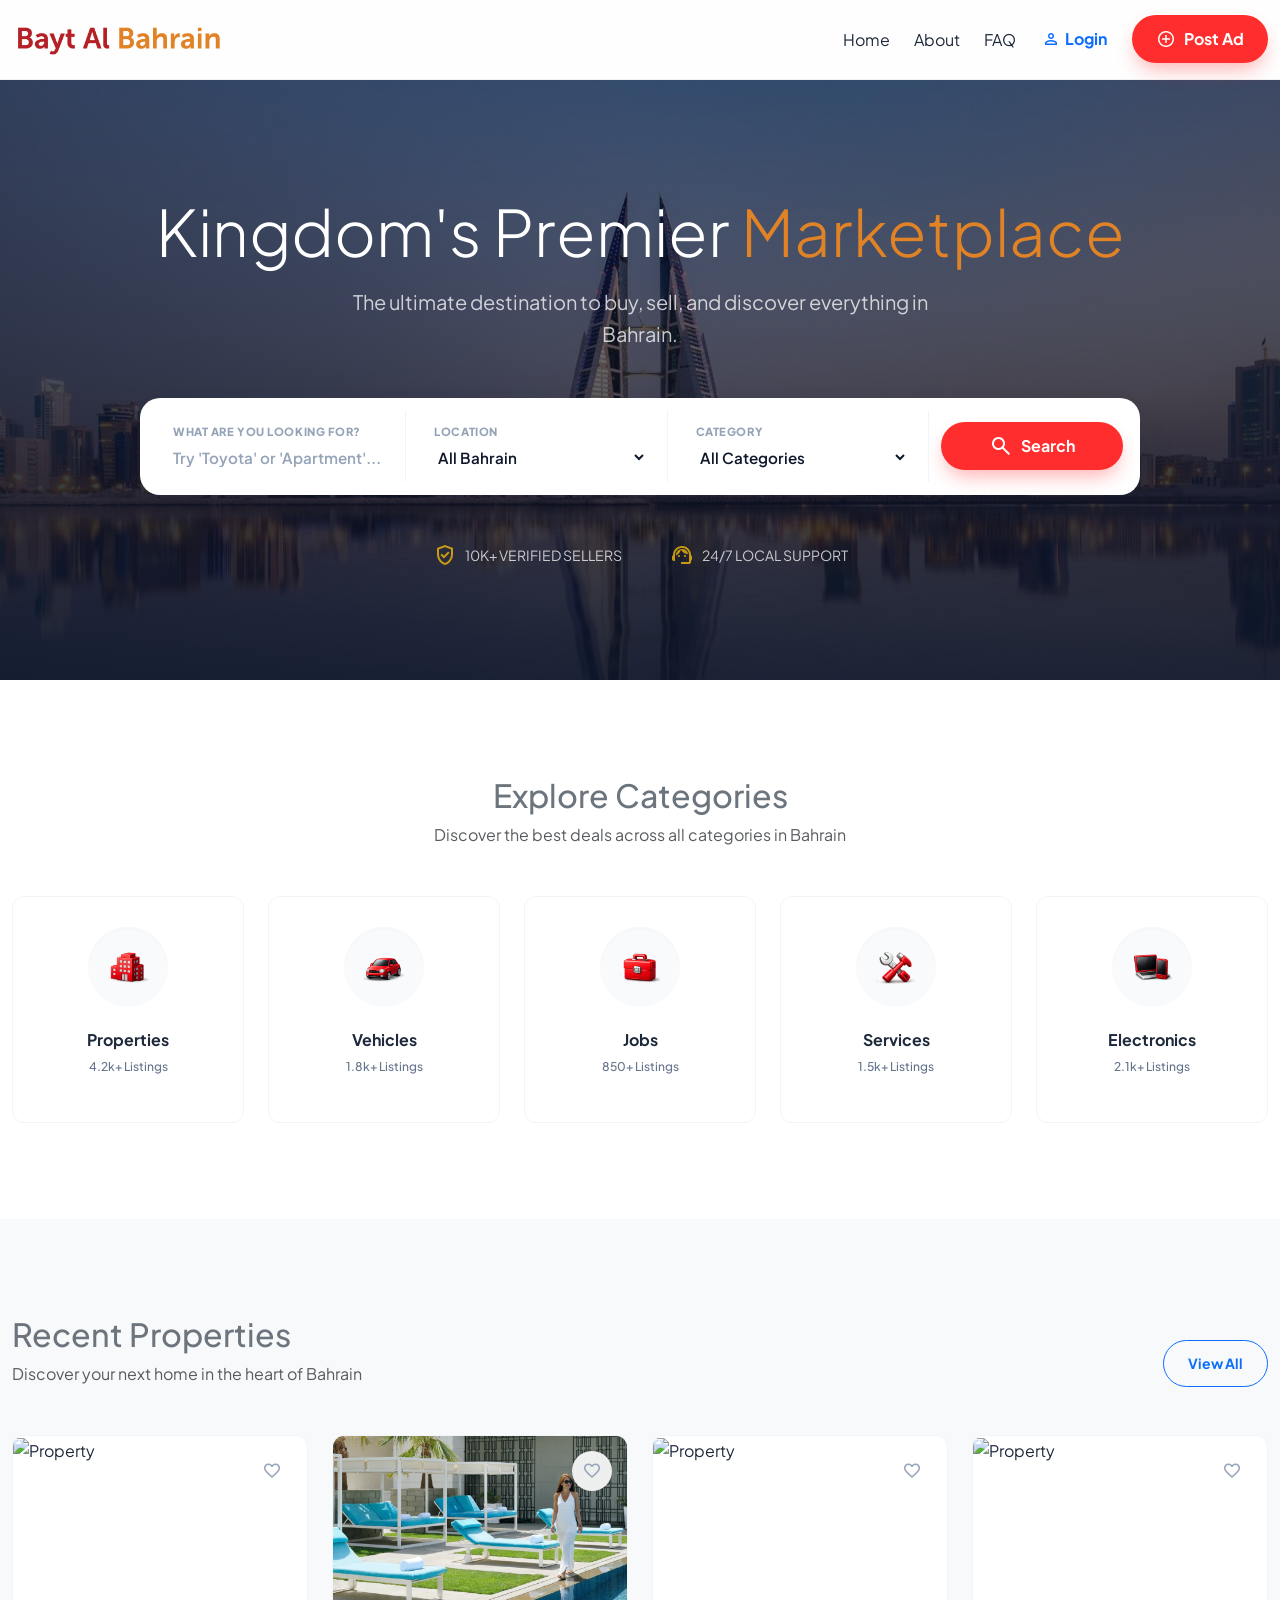
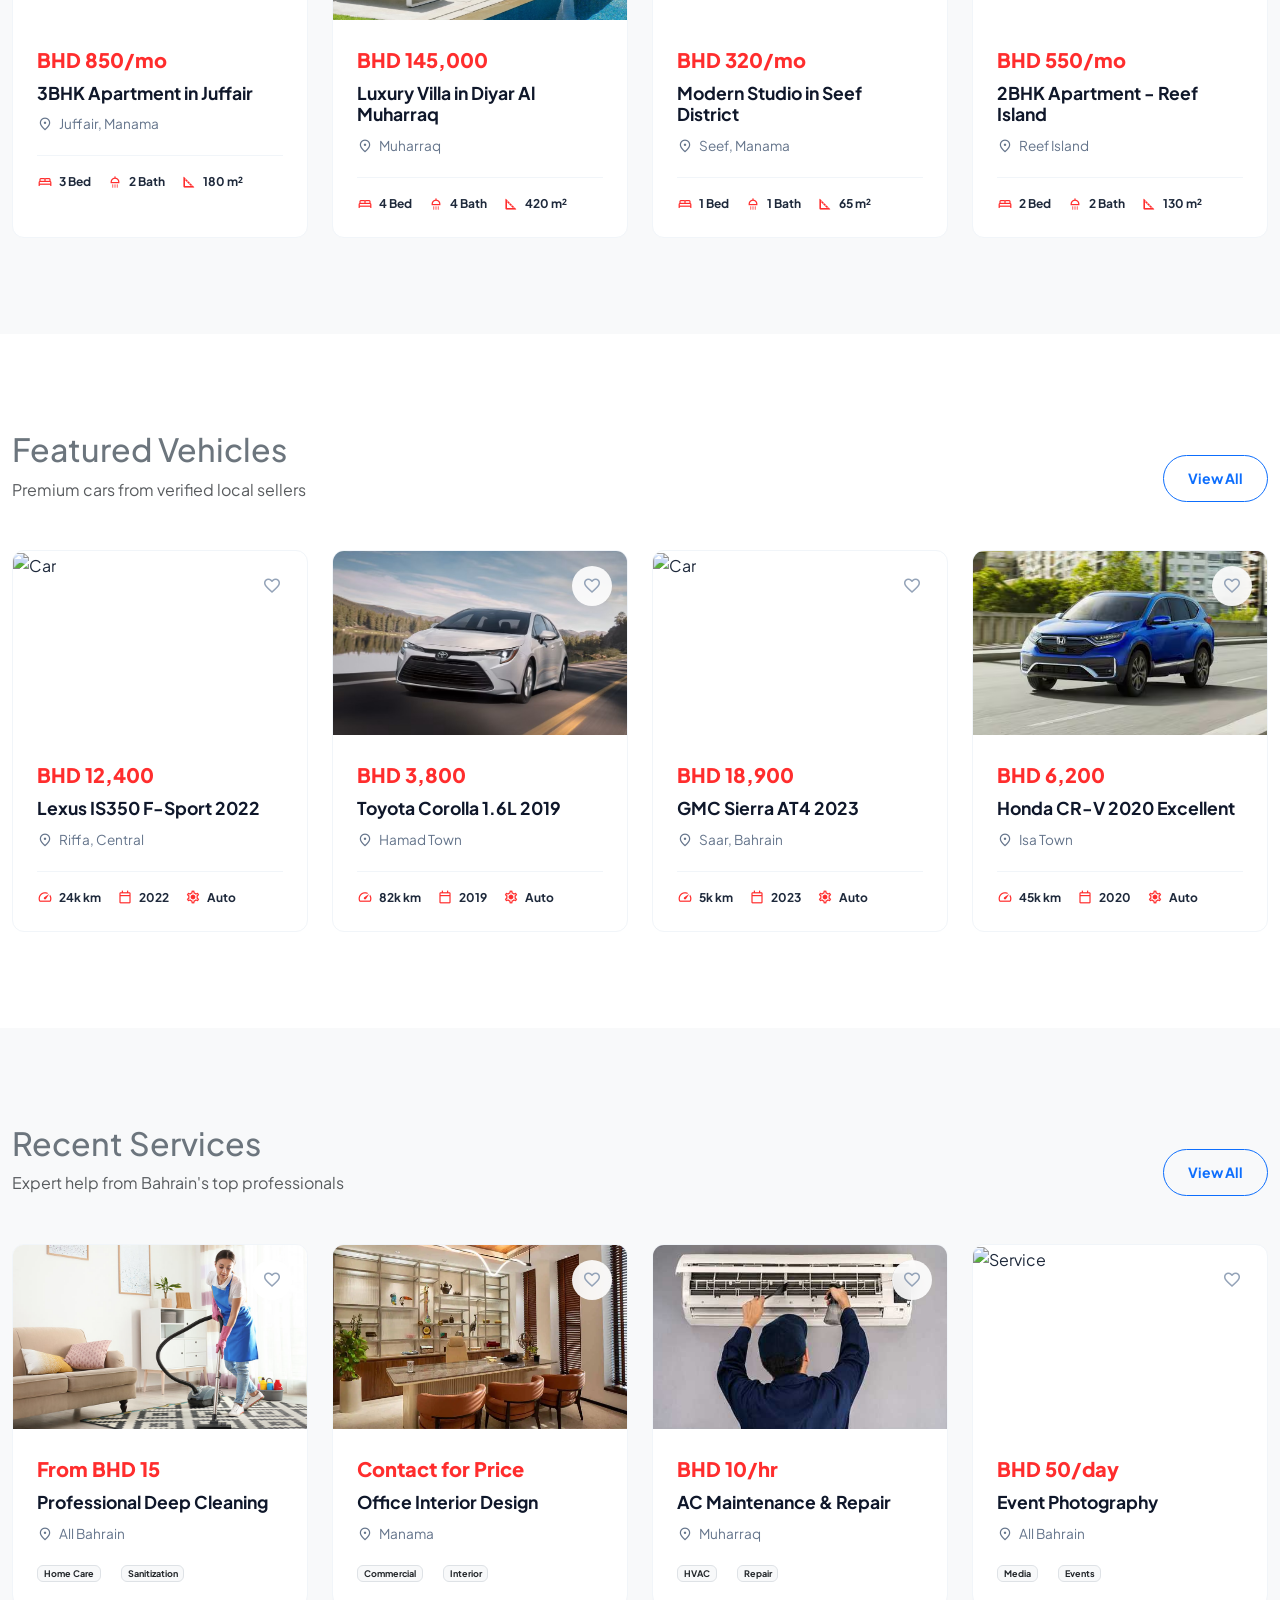
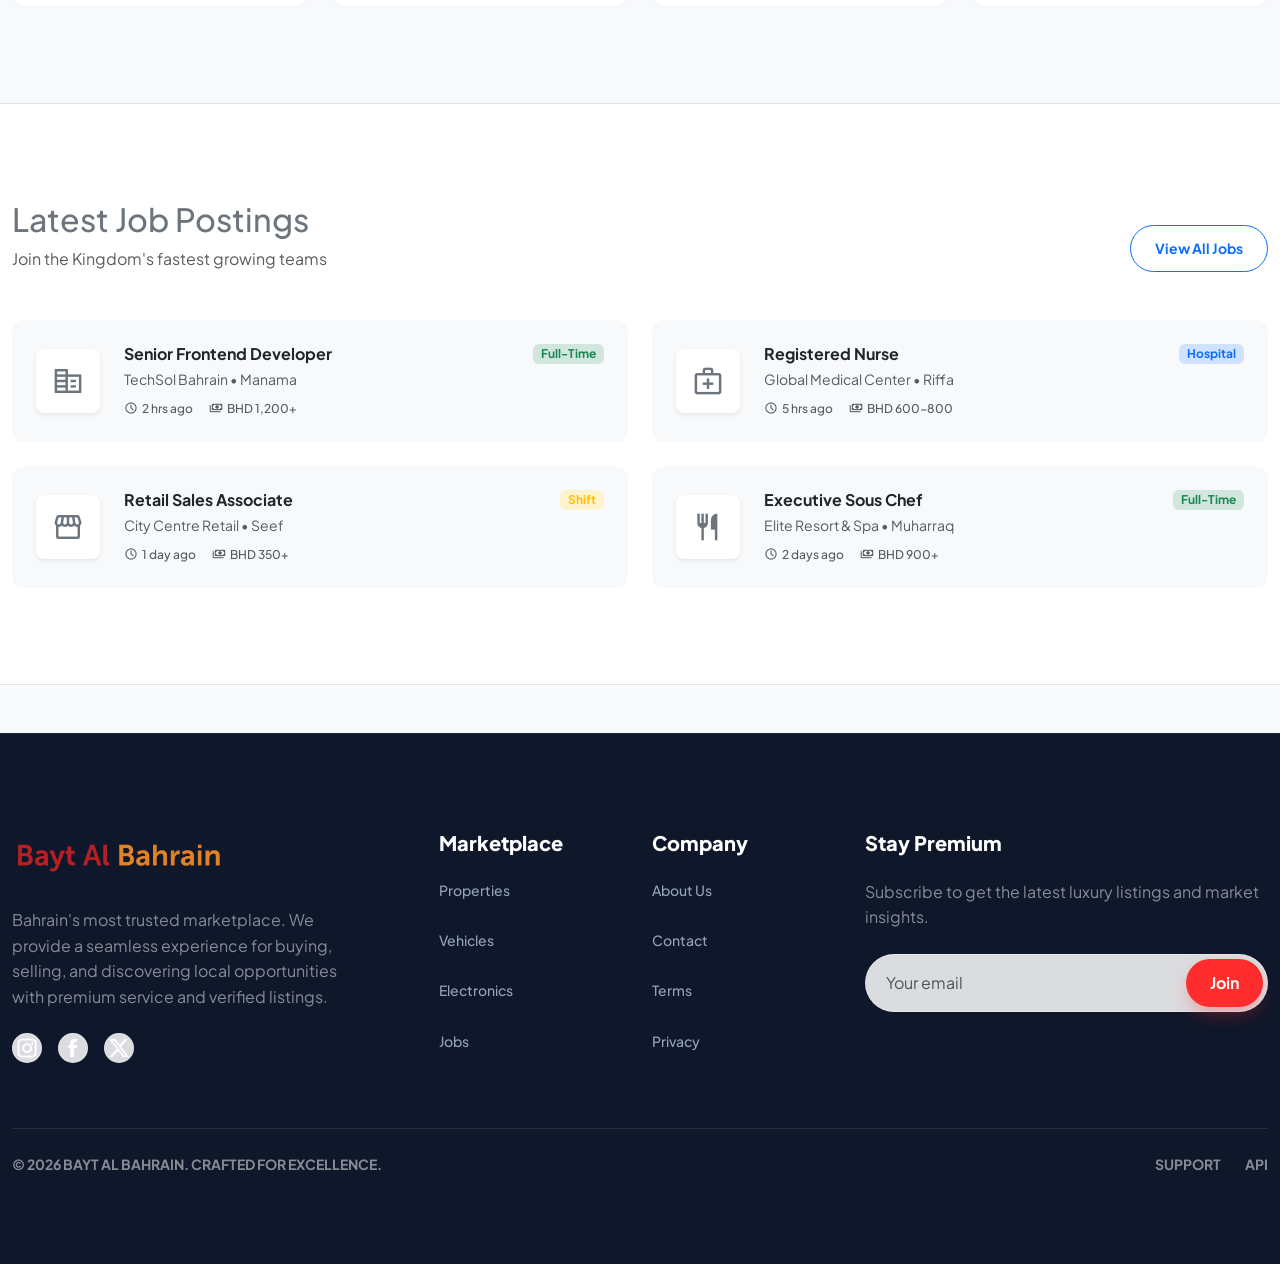
==== index.html @ d307de58 "v2" ====
<!DOCTYPE html>
<html lang="en">

<head>
    <meta charset="UTF-8">
    <meta name="viewport" content="width=device-width, initial-scale=1.0">
    <title>Bayt Al Bahrain | Classifieds Marketplace</title>

    <!-- Google Fonts -->
    <link rel="preconnect" href="https://fonts.googleapis.com">
    <link rel="preconnect" href="https://fonts.gstatic.com" crossorigin>
    <link href="https://fonts.googleapis.com/css2?family=Plus+Jakarta+Sans:wght@300;400;500;600;700&display=swap"
        rel="stylesheet">
    <link href="https://fonts.googleapis.com/css2?family=Material+Symbols+Outlined:wght,FILL@100..700,0..1&display=swap"
        rel="stylesheet" />

    <!-- Bootstrap 5 CSS -->
    <link href="https://cdn.jsdelivr.net/npm/bootstrap@5.3.2/dist/css/bootstrap.min.css" rel="stylesheet">

    <!-- Custom CSS -->
    <link rel="stylesheet" href="assets/css/style.css">
</head>

<body class="bg-light">

    <!-- Header Section -->
    <header class="main-header">
        <div class="container-xxl">
            <div class="d-flex justify-content-between align-items-center h-100">
                <!-- Logo Section -->
                <div class="d-flex align-items-center gap-3">
                    <a href="index.html" class="d-flex align-items-center gap-3 text-decoration-none">
                        <img src="./assets/images/logo-2.png" class="header-logo-img" width="220" alt="Bayt Al Bahrain">
                    </a>
                </div>

                <!-- Right Actions -->
                <div class="d-flex align-items-center gap-2 gap-md-4">
                    <a href="index.html" class="nav-link-premium d-none d-lg-block active">Home</a>
                    <a href="#" class="nav-link-premium d-none d-lg-block">About</a>
                    <a href="#" class="nav-link-premium d-none d-lg-block">FAQ</a>

                    <a href=""
                        class="btn btn-link nav-link-premium d-flex align-items-center gap-1 p-0 text-decoration-none">
                        <span class="material-symbols-outlined fs-5">person</span>
                        <span>Login</span>
                    </a>

                    <a href="post-ad.html"
                        class="btn btn-primary d-flex align-items-center gap-2 px-4 rounded-pill shadow-premium">
                        <span class="material-symbols-outlined fs-5">add_circle</span>
                        <span class="d-none d-sm-inline">Post Ad</span>
                    </a>
                </div>
            </div>
        </div>
    </header>

    <!-- Main Content -->
    <main>

        <!-- Hero Section -->
        <section class="hero-section">
            <div class="hero-overlay"></div>
            <div class="container-xxl position-relative z-1">
                <div class="text-center mb-5">
                    <h1 class="display-3 fw-800 text-white mb-3 tracking-tight">
                        Kingdom's Premier <span class="text-gradient">Marketplace</span>
                    </h1>
                    <p class="fs-5 text-white opacity-75 mx-auto" style="max-width: 600px;">
                        The ultimate destination to buy, sell, and discover everything in Bahrain.
                    </p>
                </div>

                <!-- Premium Search Interface -->
                <div class="search-box-premium">
                    <div class="search-main-grid">
                        <!-- What -->
                        <div class="search-item">
                            <label class="search-label">What are you looking for?</label>
                            <input type="text" class="search-field-modern" placeholder="Try 'Toyota' or 'Apartment'...">
                        </div>
                        <!-- Where -->
                        <div class="search-item">
                            <label class="search-label">Location</label>
                            <select class="search-field-modern">
                                <option>All Bahrain</option>
                                <option>Manama</option>
                                <option>Riffa</option>
                                <option>Muharraq</option>
                                <option>Seef</option>
                            </select>
                        </div>
                        <!-- Category -->
                        <div class="search-item">
                            <label class="search-label">Category</label>
                            <select class="search-field-modern">
                                <option>All Categories</option>
                                <option>Properties</option>
                                <option>Motors</option>
                                <option>Electronics</option>
                                <option>Services</option>
                                <option>Jobs</option>
                            </select>
                        </div>
                        <!-- Search Button -->
                        <div class="p-1">
                            <button class="btn btn-primary w-100 h-100 px-5">
                                <span class="material-symbols-outlined">search</span>
                                Search
                            </button>
                        </div>
                    </div>
                </div>

                <!-- Premium Badges -->
                <div class="mt-5 d-flex flex-wrap justify-content-center gap-5 text-white opacity-75">
                    <div class="d-flex align-items-center gap-2">
                        <span class="material-symbols-outlined text-accent">verified_user</span>
                        <span class="small fw-800 text-uppercase tracking-wider">10k+ Verified Sellers</span>
                    </div>
                    <div class="d-flex align-items-center gap-2">
                        <span class="material-symbols-outlined text-accent">support_agent</span>
                        <span class="small fw-800 text-uppercase tracking-wider">24/7 Local Support</span>
                    </div>

                </div>
            </div>
        </section>

        <!-- Popular Categories -->
        <section class="py-5 bg-white">
            <div class="container-xxl py-5">
                <div class="text-center mb-5">
                    <h2 class="h2 fw-800 text-secondary">Explore Categories</h2>
                    <p class="text-muted">Discover the best deals across all categories in Bahrain</p>
                </div>

                <div class="row row-cols-2 row-cols-md-3 row-cols-lg-5 g-4 justify-content-center">
                    <!-- Property -->
                    <div class="col">
                        <div class="dropdown">
                            <a href="#" class="category-card text-decoration-none" data-bs-toggle="dropdown">
                                <div class="category-icon">
                                    <img src="assets/images/icon/building.png" alt="Property">
                                </div>
                                <p class="category-title">Properties</p>
                                <p class="category-count">4.2k+ Listings</p>
                            </a>
                            <ul class="dropdown-menu category-dropdown-menu border-0 shadow-lg p-3 rounded-4">
                                <li class="mb-2">
                                    <h6 class="dropdown-header px-0 text-dark fw-bold">Property Type</h6>
                                </li>
                                <li><a class="dropdown-item rounded-3" href="property-listings.html">For Sale</a></li>
                                <li><a class="dropdown-item rounded-3" href="property-listings.html">For Rent</a></li>
                            </ul>
                        </div>
                    </div>

                    <!-- Motors -->
                    <div class="col">
                        <div class="dropdown">
                            <a href="#" class="category-card text-decoration-none" data-bs-toggle="dropdown">
                                <div class="category-icon">
                                    <img src="assets/images/icon/car.png" alt="Vehicles">
                                </div>
                                <p class="category-title">Vehicles</p>
                                <p class="category-count">1.8k+ Listings</p>
                            </a>
                            <ul class="dropdown-menu category-dropdown-menu border-0 shadow-lg p-3 rounded-4">
                                <li class="mb-2">
                                    <h6 class="dropdown-header px-0 text-dark fw-bold">Vehicles</h6>
                                </li>
                                <li><a class="dropdown-item rounded-3" href="car-listings.html">Cars for Sale</a></li>
                                <li><a class="dropdown-item rounded-3" href="car-listings.html">Cars for Rent</a></li>
                            </ul>
                        </div>
                    </div>

                    <!-- Jobs -->
                    <div class="col">
                        <a href="job-listings.html" class="category-card text-decoration-none">
                            <div class="category-icon">
                                <img src="assets/images/icon/job.png" alt="Jobs">
                            </div>
                            <p class="category-title">Jobs</p>
                            <p class="category-count">850+ Listings</p>
                        </a>
                    </div>

                    <!-- Services -->
                    <div class="col">
                        <div class="dropdown">
                            <a href="#" class="category-card text-decoration-none" data-bs-toggle="dropdown">
                                <div class="category-icon">
                                    <img src="assets/images/icon/service.png" alt="Services">
                                </div>
                                <p class="category-title">Services</p>
                                <p class="category-count">1.5k+ Listings</p>
                            </a>
                            <ul class="dropdown-menu category-dropdown-menu border-0 shadow-lg p-3 rounded-4">
                                <li class="mb-2">
                                    <h6 class="dropdown-header px-0 text-dark fw-bold">Our Services</h6>
                                </li>
                                <li><a class="dropdown-item rounded-3" href="service-listings.html">Home Services</a>
                                </li>
                                <li><a class="dropdown-item rounded-3" href="service-listings.html">Business
                                        Services</a></li>
                            </ul>
                        </div>
                    </div>

                    <!-- Electronics -->
                    <div class="col">
                        <div class="dropdown">
                            <a href="#" class="category-card text-decoration-none" data-bs-toggle="dropdown">
                                <div class="category-icon">
                                    <img src="assets/images/icon/electronics.png" alt="Electronics">
                                </div>
                                <p class="category-title">Electronics</p>
                                <p class="category-count">2.1k+ Listings</p>
                            </a>
                            <ul class="dropdown-menu category-dropdown-menu border-0 shadow-lg p-3 rounded-4">
                                <li class="mb-2">
                                    <h6 class="dropdown-header px-0 text-dark fw-bold">Electronic Hub</h6>
                                </li>
                                <li><a class="dropdown-item rounded-3" href="electronics-listings.html">Mobiles &
                                        Tech</a></li>
                                <li><a class="dropdown-item rounded-3" href="electronics-listings.html">Computers</a>
                                </li>
                            </ul>
                        </div>
                    </div>
                </div>
            </div>
        </section>
        </div>
        </section>

        <!-- Recent Property Listings -->
        <section class="py-5 bg-light">
            <div class="container-xxl py-5">
                <div class="d-flex align-items-end justify-content-between mb-5">
                    <div>
                        <h2 class="h2 fw-800 text-secondary mb-2">Recent Properties</h2>
                        <p class="text-muted mb-0">Discover your next home in the heart of Bahrain</p>
                    </div>
                    <a href="property-listings.html" class="btn btn-outline-primary btn-sm rounded-pill px-4">
                        View All
                    </a>
                </div>

                <div class="row row-cols-1 row-cols-md-2 row-cols-lg-4 g-4">
                    <!-- Property Card 1 -->
                    <div class="col">
                        <div class="listing-card h-100">
                            <div class="card-img-wrapper">
                                <img src="https://images.unsplash.com/photo-1522708323590-d24dbb6b0267?auto=format&fit=crop&w=800&q=80"
                                    alt="Property">
                                <button class="card-fav-btn"><span
                                        class="material-symbols-outlined fs-5">favorite</span></button>
                            </div>
                            <div class="card-body">
                                <span class="card-price">BHD 850/mo</span>
                                <h3 class="card-title">3BHK Apartment in Juffair</h3>
                                <div class="card-location">
                                    <span class="material-symbols-outlined fs-6">location_on</span>
                                    Juffair, Manama
                                </div>
                                <div class="card-features">
                                    <span class="feature-item"><span class="material-symbols-outlined fs-6">bed</span> 3
                                        Bed</span>
                                    <span class="feature-item"><span
                                            class="material-symbols-outlined fs-6">shower</span> 2 Bath</span>
                                    <span class="feature-item"><span
                                            class="material-symbols-outlined fs-6">square_foot</span> 180 m²</span>
                                </div>
                            </div>
                        </div>
                    </div>
                    <!-- Property Card 2 -->
                    <div class="col">
                        <div class="listing-card h-100">
                            <div class="card-img-wrapper">
                                <img src="./assets/images/intercon2.png" alt="Property">
                                <button class="card-fav-btn"><span
                                        class="material-symbols-outlined fs-5">favorite</span></button>
                            </div>
                            <div class="card-body">
                                <span class="card-price">BHD 145,000</span>
                                <h3 class="card-title">Luxury Villa in Diyar Al Muharraq</h3>
                                <div class="card-location">
                                    <span class="material-symbols-outlined fs-6">location_on</span>
                                    Muharraq
                                </div>
                                <div class="card-features">
                                    <span class="feature-item"><span class="material-symbols-outlined fs-6">bed</span> 4
                                        Bed</span>
                                    <span class="feature-item"><span
                                            class="material-symbols-outlined fs-6">shower</span> 4 Bath</span>
                                    <span class="feature-item"><span
                                            class="material-symbols-outlined fs-6">square_foot</span> 420 m²</span>
                                </div>
                            </div>
                        </div>
                    </div>
                    <!-- Property Card 3 -->
                    <div class="col">
                        <div class="listing-card h-100">
                            <div class="card-img-wrapper">
                                <img src="https://images.unsplash.com/photo-1502672260266-1c1ef2d93688?auto=format&fit=crop&w=800&q=80"
                                    alt="Property">
                                <button class="card-fav-btn"><span
                                        class="material-symbols-outlined fs-5">favorite</span></button>
                            </div>
                            <div class="card-body">
                                <span class="card-price">BHD 320/mo</span>
                                <h3 class="card-title">Modern Studio in Seef District</h3>
                                <div class="card-location">
                                    <span class="material-symbols-outlined fs-6">location_on</span>
                                    Seef, Manama
                                </div>
                                <div class="card-features">
                                    <span class="feature-item"><span class="material-symbols-outlined fs-6">bed</span> 1
                                        Bed</span>
                                    <span class="feature-item"><span
                                            class="material-symbols-outlined fs-6">shower</span> 1 Bath</span>
                                    <span class="feature-item"><span
                                            class="material-symbols-outlined fs-6">square_foot</span> 65 m²</span>
                                </div>
                            </div>
                        </div>
                    </div>
                    <!-- Property Card 4 -->
                    <div class="col">
                        <div class="listing-card h-100">
                            <div class="card-img-wrapper">
                                <img src="https://images.unsplash.com/photo-1512917774080-9991f1c4c750?auto=format&fit=crop&w=800&q=80"
                                    alt="Property">
                                <button class="card-fav-btn"><span
                                        class="material-symbols-outlined fs-5">favorite</span></button>
                            </div>
                            <div class="card-body">
                                <span class="card-price">BHD 550/mo</span>
                                <h3 class="card-title">2BHK Apartment - Reef Island</h3>
                                <div class="card-location">
                                    <span class="material-symbols-outlined fs-6">location_on</span>
                                    Reef Island
                                </div>
                                <div class="card-features">
                                    <span class="feature-item"><span class="material-symbols-outlined fs-6">bed</span> 2
                                        Bed</span>
                                    <span class="feature-item"><span
                                            class="material-symbols-outlined fs-6">shower</span> 2 Bath</span>
                                    <span class="feature-item"><span
                                            class="material-symbols-outlined fs-6">square_foot</span> 130 m²</span>
                                </div>
                            </div>
                        </div>
                    </div>
                </div>
            </div>
        </section>

        <!-- Recent Car Listings -->
        <section class="py-5 bg-white">
            <div class="container-xxl py-5">
                <div class="d-flex align-items-end justify-content-between mb-5">
                    <div>
                        <h2 class="h2 fw-800 text-secondary mb-2">Featured Vehicles</h2>
                        <p class="text-muted mb-0">Premium cars from verified local sellers</p>
                    </div>
                    <a href="car-listings.html" class="btn btn-outline-primary btn-sm rounded-pill px-4">
                        View All
                    </a>
                </div>

                <div class="row row-cols-1 row-cols-md-2 row-cols-lg-4 g-4">
                    <!-- Car Card 1 -->
                    <div class="col">
                        <div class="listing-card h-100">
                            <div class="card-img-wrapper">
                                <img src="https://images.unsplash.com/photo-1552519507-da3b142c6e3d?auto=format&fit=crop&w=800&q=80"
                                    alt="Car">
                                <button class="card-fav-btn"><span
                                        class="material-symbols-outlined fs-5">favorite</span></button>
                            </div>
                            <div class="card-body">
                                <span class="card-price">BHD 12,400</span>
                                <h3 class="card-title">Lexus IS350 F-Sport 2022</h3>
                                <div class="card-location">
                                    <span class="material-symbols-outlined fs-6">location_on</span>
                                    Riffa, Central
                                </div>
                                <div class="card-features">
                                    <span class="feature-item"><span class="material-symbols-outlined fs-6">speed</span>
                                        24k km</span>
                                    <span class="feature-item"><span
                                            class="material-symbols-outlined fs-6">calendar_today</span> 2022</span>
                                    <span class="feature-item"><span
                                            class="material-symbols-outlined fs-6">settings</span> Auto</span>
                                </div>
                            </div>
                        </div>
                    </div>
                    <!-- Car Card 2 -->
                    <div class="col">
                        <div class="listing-card h-100">
                            <div class="card-img-wrapper">
                                <img src="./assets/images/COR_MY23_0005_V002.jpg" alt="Car">
                                <button class="card-fav-btn"><span
                                        class="material-symbols-outlined fs-5">favorite</span></button>
                            </div>
                            <div class="card-body">
                                <span class="card-price">BHD 3,800</span>
                                <h3 class="card-title">Toyota Corolla 1.6L 2019</h3>
                                <div class="card-location">
                                    <span class="material-symbols-outlined fs-6">location_on</span>
                                    Hamad Town
                                </div>
                                <div class="card-features">
                                    <span class="feature-item"><span class="material-symbols-outlined fs-6">speed</span>
                                        82k km</span>
                                    <span class="feature-item"><span
                                            class="material-symbols-outlined fs-6">calendar_today</span> 2019</span>
                                    <span class="feature-item"><span
                                            class="material-symbols-outlined fs-6">settings</span> Auto</span>
                                </div>
                            </div>
                        </div>
                    </div>
                    <!-- Car Card 3 -->
                    <div class="col">
                        <div class="listing-card h-100">
                            <div class="card-img-wrapper">
                                <img src="https://images.unsplash.com/photo-1533473359331-0135ef1b58bf?auto=format&fit=crop&w=800&q=80"
                                    alt="Car">
                                <button class="card-fav-btn"><span
                                        class="material-symbols-outlined fs-5">favorite</span></button>
                            </div>
                            <div class="card-body">
                                <span class="card-price">BHD 18,900</span>
                                <h3 class="card-title">GMC Sierra AT4 2023</h3>
                                <div class="card-location">
                                    <span class="material-symbols-outlined fs-6">location_on</span>
                                    Saar, Bahrain
                                </div>
                                <div class="card-features">
                                    <span class="feature-item"><span class="material-symbols-outlined fs-6">speed</span>
                                        5k km</span>
                                    <span class="feature-item"><span
                                            class="material-symbols-outlined fs-6">calendar_today</span> 2023</span>
                                    <span class="feature-item"><span
                                            class="material-symbols-outlined fs-6">settings</span> Auto</span>
                                </div>
                            </div>
                        </div>
                    </div>
                    <!-- Car Card 4 -->
                    <div class="col">
                        <div class="listing-card h-100">
                            <div class="card-img-wrapper">
                                <img src="./assets/images/2020_honda_cr-v.avif" alt="Car">
                                <button class="card-fav-btn"><span
                                        class="material-symbols-outlined fs-5">favorite</span></button>
                            </div>
                            <div class="card-body">
                                <span class="card-price">BHD 6,200</span>
                                <h3 class="card-title">Honda CR-V 2020 Excellent</h3>
                                <div class="card-location">
                                    <span class="material-symbols-outlined fs-6">location_on</span>
                                    Isa Town
                                </div>
                                <div class="card-features">
                                    <span class="feature-item"><span class="material-symbols-outlined fs-6">speed</span>
                                        45k km</span>
                                    <span class="feature-item"><span
                                            class="material-symbols-outlined fs-6">calendar_today</span> 2020</span>
                                    <span class="feature-item"><span
                                            class="material-symbols-outlined fs-6">settings</span> Auto</span>
                                </div>
                            </div>
                        </div>
                    </div>
                </div>
            </div>
        </section>

        <!-- Recent Service Listings -->
        <section class="py-5 bg-light">
            <div class="container-xxl py-5">
                <div class="d-flex align-items-end justify-content-between mb-5">
                    <div>
                        <h2 class="h2 fw-800 text-secondary mb-2">Recent Services</h2>
                        <p class="text-muted mb-0">Expert help from Bahrain's top professionals</p>
                    </div>
                    <a href="service-listings.html" class="btn btn-outline-primary btn-sm rounded-pill px-4">
                        View All
                    </a>
                </div>

                <div class="row row-cols-1 row-cols-md-2 row-cols-lg-4 g-4">
                    <!-- Service Card 1 -->
                    <div class="col">
                        <div class="listing-card h-100">
                            <div class="card-img-wrapper">
                                <img src="./assets/images/professional-house-cleaning.jpg" alt="Service">
                                <button class="card-fav-btn"><span
                                        class="material-symbols-outlined fs-5">favorite</span></button>
                            </div>
                            <div class="card-body">
                                <span class="card-price">From BHD 15</span>
                                <h3 class="card-title">Professional Deep Cleaning</h3>
                                <div class="card-location">
                                    <span class="material-symbols-outlined fs-6">location_on</span>
                                    All Bahrain
                                </div>
                                <div class="card-features border-0 pt-0">
                                    <span class="badge bg-light text-dark border me-1">Home Care</span>
                                    <span class="badge bg-light text-dark border">Sanitization</span>
                                </div>
                            </div>
                        </div>
                    </div>
                    <!-- Service Card 2 -->
                    <div class="col">
                        <div class="listing-card h-100">
                            <div class="card-img-wrapper">
                                <img src="./assets/images/MD-Room-Interior.webp" alt="Service">
                                <button class="card-fav-btn"><span
                                        class="material-symbols-outlined fs-5">favorite</span></button>
                            </div>
                            <div class="card-body">
                                <span class="card-price">Contact for Price</span>
                                <h3 class="card-title">Office Interior Design</h3>
                                <div class="card-location">
                                    <span class="material-symbols-outlined fs-6">location_on</span>
                                    Manama
                                </div>
                                <div class="card-features border-0 pt-0">
                                    <span class="badge bg-light text-dark border me-1">Commercial</span>
                                    <span class="badge bg-light text-dark border">Interior</span>
                                </div>
                            </div>
                        </div>
                    </div>
                    <!-- Service Card 3 -->
                    <div class="col">
                        <div class="listing-card h-100">
                            <div class="card-img-wrapper">
                                <img src="./assets/images/ac-repair.jpg" alt="Service">
                                <button class="card-fav-btn"><span
                                        class="material-symbols-outlined fs-5">favorite</span></button>
                            </div>
                            <div class="card-body">
                                <span class="card-price">BHD 10/hr</span>
                                <h3 class="card-title">AC Maintenance & Repair</h3>
                                <div class="card-location">
                                    <span class="material-symbols-outlined fs-6">location_on</span>
                                    Muharraq
                                </div>
                                <div class="card-features border-0 pt-0">
                                    <span class="badge bg-light text-dark border me-1">HVAC</span>
                                    <span class="badge bg-light text-dark border">Repair</span>
                                </div>
                            </div>
                        </div>
                    </div>
                    <!-- Service Card 4 -->
                    <div class="col">
                        <div class="listing-card h-100">
                            <div class="card-img-wrapper">
                                <img src="./assets/images/professional-camera.jpg" alt="Service">
                                <button class="card-fav-btn"><span
                                        class="material-symbols-outlined fs-5">favorite</span></button>
                            </div>
                            <div class="card-body">
                                <span class="card-price">BHD 50/day</span>
                                <h3 class="card-title">Event Photography</h3>
                                <div class="card-location">
                                    <span class="material-symbols-outlined fs-6">location_on</span>
                                    All Bahrain
                                </div>
                                <div class="card-features border-0 pt-0">
                                    <span class="badge bg-light text-dark border me-1">Media</span>
                                    <span class="badge bg-light text-dark border">Events</span>
                                </div>
                            </div>
                        </div>
                    </div>
                </div>
            </div>
        </section>

        <!-- Latest Job Postings -->
        <section class="py-5 bg-white border-top border-bottom">
            <div class="container-xxl py-5">
                <div class="d-flex align-items-end justify-content-between mb-5">
                    <div>
                        <h2 class="h2 fw-800 text-secondary mb-2">Latest Job Postings</h2>
                        <p class="text-muted mb-0">Join the Kingdom's fastest growing teams</p>
                    </div>
                    <a href="job-listings.html" class="btn btn-outline-primary btn-sm rounded-pill px-4">
                        View All Jobs
                    </a>
                </div>

                <div class="row row-cols-1 row-cols-md-2 g-4">
                    <!-- Job 1 -->
                    <div class="col">
                        <div class="card border-0 bg-light p-4 h-100 rounded-custom hover-shadow d-flex flex-row align-items-center gap-4 transition-all"
                            style="transition: all 0.2s;">
                            <div class="bg-white p-3 rounded-3 shadow-sm d-flex align-items-center justify-content-center"
                                style="width: 64px; height: 64px;">
                                <span class="material-symbols-outlined fs-2 text-secondary">corporate_fare</span>
                            </div>
                            <div class="flex-grow-1">
                                <div class="d-flex justify-content-between align-items-start mb-1">
                                    <h3 class="h6 fw-bold text-dark mb-0">Senior Frontend Developer</h3>
                                    <span class="badge bg-success-subtle text-success">Full-Time</span>
                                </div>
                                <p class="small text-muted mb-2">TechSol Bahrain • Manama</p>
                                <div class="d-flex gap-3 text-muted" style="font-size: 0.75rem; font-weight: 500;">
                                    <span class="d-flex align-items-center gap-1"><span
                                            class="material-symbols-outlined" style="font-size: 14px;">schedule</span> 2
                                        hrs ago</span>
                                    <span class="d-flex align-items-center gap-1"><span
                                            class="material-symbols-outlined" style="font-size: 14px;">payments</span>
                                        BHD 1,200+</span>
                                </div>
                            </div>
                        </div>
                    </div>
                    <!-- Job 2 -->
                    <div class="col">
                        <div
                            class="card border-0 bg-light p-4 h-100 rounded-custom hover-shadow d-flex flex-row align-items-center gap-4 transition-all">
                            <div class="bg-white p-3 rounded-3 shadow-sm d-flex align-items-center justify-content-center"
                                style="width: 64px; height: 64px;">
                                <span class="material-symbols-outlined fs-2 text-secondary">medical_services</span>
                            </div>
                            <div class="flex-grow-1">
                                <div class="d-flex justify-content-between align-items-start mb-1">
                                    <h3 class="h6 fw-bold text-dark mb-0">Registered Nurse</h3>
                                    <span class="badge bg-primary-subtle text-primary">Hospital</span>
                                </div>
                                <p class="small text-muted mb-2">Global Medical Center • Riffa</p>
                                <div class="d-flex gap-3 text-muted" style="font-size: 0.75rem; font-weight: 500;">
                                    <span class="d-flex align-items-center gap-1"><span
                                            class="material-symbols-outlined" style="font-size: 14px;">schedule</span> 5
                                        hrs ago</span>
                                    <span class="d-flex align-items-center gap-1"><span
                                            class="material-symbols-outlined" style="font-size: 14px;">payments</span>
                                        BHD 600-800</span>
                                </div>
                            </div>
                        </div>
                    </div>
                    <!-- Job 3 -->
                    <div class="col">
                        <div
                            class="card border-0 bg-light p-4 h-100 rounded-custom hover-shadow d-flex flex-row align-items-center gap-4 transition-all">
                            <div class="bg-white p-3 rounded-3 shadow-sm d-flex align-items-center justify-content-center"
                                style="width: 64px; height: 64px;">
                                <span class="material-symbols-outlined fs-2 text-secondary">storefront</span>
                            </div>
                            <div class="flex-grow-1">
                                <div class="d-flex justify-content-between align-items-start mb-1">
                                    <h3 class="h6 fw-bold text-dark mb-0">Retail Sales Associate</h3>
                                    <span class="badge bg-warning-subtle text-warning">Shift</span>
                                </div>
                                <p class="small text-muted mb-2">City Centre Retail • Seef</p>
                                <div class="d-flex gap-3 text-muted" style="font-size: 0.75rem; font-weight: 500;">
                                    <span class="d-flex align-items-center gap-1"><span
                                            class="material-symbols-outlined" style="font-size: 14px;">schedule</span> 1
                                        day ago</span>
                                    <span class="d-flex align-items-center gap-1"><span
                                            class="material-symbols-outlined" style="font-size: 14px;">payments</span>
                                        BHD 350+</span>
                                </div>
                            </div>
                        </div>
                    </div>
                    <!-- Job 4 -->
                    <div class="col">
                        <div
                            class="card border-0 bg-light p-4 h-100 rounded-custom hover-shadow d-flex flex-row align-items-center gap-4 transition-all">
                            <div class="bg-white p-3 rounded-3 shadow-sm d-flex align-items-center justify-content-center"
                                style="width: 64px; height: 64px;">
                                <span class="material-symbols-outlined fs-2 text-secondary">restaurant</span>
                            </div>
                            <div class="flex-grow-1">
                                <div class="d-flex justify-content-between align-items-start mb-1">
                                    <h3 class="h6 fw-bold text-dark mb-0">Executive Sous Chef</h3>
                                    <span class="badge bg-success-subtle text-success">Full-Time</span>
                                </div>
                                <p class="small text-muted mb-2">Elite Resort & Spa • Muharraq</p>
                                <div class="d-flex gap-3 text-muted" style="font-size: 0.75rem; font-weight: 500;">
                                    <span class="d-flex align-items-center gap-1"><span
                                            class="material-symbols-outlined" style="font-size: 14px;">schedule</span> 2
                                        days ago</span>
                                    <span class="d-flex align-items-center gap-1"><span
                                            class="material-symbols-outlined" style="font-size: 14px;">payments</span>
                                        BHD 900+</span>
                                </div>
                            </div>
                        </div>
                    </div>
                </div>
            </div>
        </section>

    </main>

    <!-- Footer Section -->
    <footer class="pt-5 mt-5">
        <div class="container-xxl py-5">
            <div class="row gy-5 mb-5">
                <!-- Brand & Description -->
                <div class="col-lg-4">
                    <div class="mb-4">
                        <img src="./assets/images/logo-2.png" width="220" alt="Bayt Al Bahrain">
                    </div>
                    <p class="text-white opacity-50 mb-4 pe-lg-5">
                        Bahrain's most trusted marketplace. We provide a seamless experience for buying, selling, and
                        discovering local opportunities with premium service and verified listings.
                    </p>
                    <div class="d-flex gap-3">
                        <a href="#" class="social-btn glass-effect p-2 rounded-circle"><img src="/assets/images/igg.png"
                                width="20" alt="Instagram"></a>
                        <a href="#" class="social-btn glass-effect p-2 rounded-circle"><img src="/assets/images/fbb.png"
                                width="20" alt="Facebook"></a>
                        <a href="#" class="social-btn glass-effect p-2 rounded-circle"><img src="/assets/images/x.png"
                                width="20" alt="Twitter"></a>
                    </div>
                </div>

                <!-- Column 2 -->
                <div class="col-lg-2 col-md-4">
                    <h5 class="text-white fw-800 mb-4">Marketplace</h5>
                    <ul class="list-unstyled d-flex flex-column gap-3">
                        <li><a href="property-listings.html" class="footer-link">Properties</a></li>
                        <li><a href="car-listings.html" class="footer-link">Vehicles</a></li>
                        <li><a href="electronics-listings.html" class="footer-link">Electronics</a></li>
                        <li><a href="job-listings.html" class="footer-link">Jobs</a></li>
                    </ul>
                </div>

                <!-- Column 3 -->
                <div class="col-lg-2 col-md-4">
                    <h5 class="text-white fw-800 mb-4">Company</h5>
                    <ul class="list-unstyled d-flex flex-column gap-3">
                        <li><a href="#" class="footer-link">About Us</a></li>
                        <li><a href="#" class="footer-link">Contact</a></li>
                        <li><a href="#" class="footer-link">Terms</a></li>
                        <li><a href="#" class="footer-link">Privacy</a></li>
                    </ul>
                </div>

                <!-- Newsletter -->
                <div class="col-lg-4 col-md-4">
                    <h5 class="text-white fw-800 mb-4">Stay Premium</h5>
                    <p class="text-white opacity-50 mb-4">Subscribe to get the latest luxury listings and market
                        insights.</p>
                    <div class="input-group mb-3 glass-effect p-1 rounded-pill">
                        <input type="text" class="form-control border-0 bg-transparent text-white ps-3"
                            placeholder="Your email">
                        <button class="btn btn-primary rounded-pill px-4">Join</button>
                    </div>
                </div>
            </div>

            <div
                class="border-top border-white border-opacity-10 pt-4 d-flex flex-column flex-md-row justify-content-between align-items-center gap-3">
                <p class="mb-0 text-white opacity-50 small fw-bold text-uppercase tracking-widest">© 2026 Bayt Al
                    Bahrain. Crafted for Excellence.</p>
                <div class="d-flex gap-4 small fw-bold text-uppercase tracking-widest">
                    <a href="#" class="text-white opacity-50 text-decoration-none hover-white">Support</a>
                    <a href="#" class="text-white opacity-50 text-decoration-none hover-white">API</a>
                </div>
            </div>
        </div>
    </footer>

    <!-- Bootstrap JS -->
    <script src="https://cdn.jsdelivr.net/npm/bootstrap@5.3.2/dist/js/bootstrap.bundle.min.js"></script>
    <!-- Custom JS -->
    <script src="assets/js/main.js"></script>
</body>

</html>
---- assets/css/style.css ----
/* 
   Bayt Al Bahrain - Main Stylesheet 
   Version: 1.0
*/

:root {
  /* Colors - Premium Midnight & Crimson Palette */
  --primary: #FF2D2D;
  /* Vibrant Red */
  --primary-glow: rgba(255, 45, 45, 0.4);
  --primary-hover: #D80000;
  --secondary: #0F172A;
  /* Slate 900 - Deep Blue/Black */
  --secondary-light: #1E293B;
  /* Slate 800 */
  --accent: #e08226;
  /* Amber 500 */

  --body-bg: #F8FAFC;
  --white: #FFFFFF;
  --glass-bg: rgba(255, 255, 255, 0.85);

  /* Text */
  --text-main: #1E293B;
  --text-muted: #64748B;
  --text-light: #94A3B8;

  /* Borders */
  --border-color: #E2E8F0;
  --border-light: #F1F5F9;

  /* Typography */
  --font-main: 'Plus Jakarta Sans', sans-serif;

  /* Effects */
  --shadow-sm: 0 1px 3px 0 rgba(0, 0, 0, 0.1), 0 1px 2px 0 rgba(0, 0, 0, 0.06);
  --shadow-md: 0 10px 15px -3px rgba(0, 0, 0, 0.08), 0 4px 6px -2px rgba(0, 0, 0, 0.05);
  --shadow-lg: 0 20px 25px -5px rgba(0, 0, 0, 0.1), 0 10px 10px -5px rgba(0, 0, 0, 0.04);
  --shadow-premium: 0 25px 50px -12px rgba(15, 23, 42, 0.15);
  --radius-sm: 8px;
  --radius-md: 12px;
  --radius-lg: 20px;
  --transition: all 0.3s cubic-bezier(0.4, 0, 0.2, 1);
}

/* General Reset & Typography */
body {
  font-family: var(--font-main);
  background-color: var(--body-bg);
  color: var(--text-main);
  line-height: 1.6;
  overflow-x: hidden;
  -webkit-font-smoothing: antialiased;
}

h1,
h2,
h3,
h4,
h5,
h6 {
  color: var(--secondary);
  font-weight: 800;
  line-height: 1.25;
  margin-bottom: 1.5rem;
}

.text-gradient {
  background: linear-gradient(135deg, var(--accent) 0%, var(--accent) 100%);
  -webkit-background-clip: text;
  background-clip: text;
  -webkit-text-fill-color: transparent;
}

a {
  text-decoration: none;
  color: inherit;
  transition: var(--transition);
}

a:hover {
  color: var(--primary);
}

/* Utility Classes */
.rounded-custom {
  border-radius: var(--radius-md);
}

.rounded-lg-custom {
  border-radius: var(--radius-lg);
}

.glass-effect {
  background: var(--glass-bg);
  backdrop-filter: blur(12px);
  -webkit-backdrop-filter: blur(12px);
  border: 1px solid rgba(255, 255, 255, 0.3);
}

.shadow-premium {
  box-shadow: var(--shadow-premium);
}

.hover-lift {
  transition: var(--transition);
}

.hover-lift:hover {
  transform: translateY(-8px);
  box-shadow: var(--shadow-lg);
}

/* Buttons */
.btn {
  padding: 12px 28px;
  font-weight: 700;
  border-radius: 9999px;
  transition: var(--transition);
  display: inline-flex;
  align-items: center;
  justify-content: center;
  gap: 8px;
}

.btn-primary {
  background: var(--primary);
  border: none;
  color: var(--white);
  box-shadow: 0 10px 20px -5px var(--primary-glow);
}

.btn-primary:hover {
  background: var(--primary-hover);
  transform: translateY(-2px);
  box-shadow: 0 15px 30px -5px var(--primary-glow);
  color: var(--white);
}

.btn-premium {
  background: var(--secondary);
  color: var(--white);
  border: none;
  position: relative;
  overflow: hidden;
}

.btn-premium::after {
  content: '';
  position: absolute;
  top: 0;
  left: -100%;
  width: 100%;
  height: 100%;
  background: linear-gradient(90deg, transparent, rgba(255, 255, 255, 0.2), transparent);
  transition: 0.5s;
}

.btn-premium:hover::after {
  left: 100%;
}

.btn-premium:hover {
  background: #000;
  color: var(--white);
  transform: translateY(-2px);
}

/* Header */
.main-header {
  background: rgba(255, 255, 255, 0.8);
  backdrop-filter: blur(12px);
  -webkit-backdrop-filter: blur(12px);
  border-bottom: 1px solid rgba(0, 0, 0, 0.05);
  position: sticky;
  top: 0;
  z-index: 1000;
  height: 80px;
  display: flex;
  align-items: center;
  transition: var(--transition);
}

.main-header.scrolled {
  height: 70px;
  background: rgba(255, 255, 255, 0.95);
  box-shadow: var(--shadow-md);
}

.logo-text {
  font-size: 1.25rem;
  font-weight: 700;
  color: var(--secondary);
  line-height: 1;
}

.logo-subtext {
  font-size: 0.75rem;
  color: var(--primary);
  font-weight: 700;
  text-transform: uppercase;
  letter-spacing: 0.05em;
  display: block;
}

.header-search {
  position: relative;
}

.header-search input {
  background: #F8FAFC;
  border: 1px solid var(--border-color);
  border-radius: 9999px;
  padding: 10px 16px 10px 48px;
  width: 100%;
  font-size: 0.875rem;
}

.header-search input:focus {
  outline: none;
  border-color: var(--primary);
  box-shadow: 0 0 0 3px rgba(227, 27, 35, 0.1);
}

.header-search .search-icon {
  position: absolute;
  left: 16px;
  top: 50%;
  transform: translateY(-50%);
  color: #94A3B8;
  pointer-events: none;
}

/* Grid System Overrides (if needed) & Components */

/* Cards */
.listing-card {
  background: var(--white);
  border: 1px solid var(--border-light);
  border-radius: var(--radius-md);
  overflow: hidden;
  transition: var(--transition);
  position: relative;
}

.listing-card:hover {
  box-shadow: var(--shadow-lg);
  transform: translateY(-5px);
  border-color: rgba(255, 45, 45, 0.1);
}

.card-img-wrapper {
  position: relative;
  aspect-ratio: 16/10;
  overflow: hidden;
}

.card-img-wrapper img {
  width: 100%;
  height: 100%;
  object-fit: cover;
  transition: transform 0.6s cubic-bezier(0.4, 0, 0.2, 1);
}

.listing-card:hover .card-img-wrapper img {
  transform: scale(1.08);
}

.card-badge {
  position: absolute;
  top: 15px;
  left: 15px;
  background: var(--secondary);
  color: var(--white);
  font-size: 0.65rem;
  font-weight: 800;
  padding: 6px 12px;
  border-radius: 6px;
  text-transform: uppercase;
  letter-spacing: 1px;
  z-index: 2;
  box-shadow: var(--shadow-sm);
}

.card-badge.bg-primary {
  background: var(--primary) !important;
}

.card-fav-btn {
  position: absolute;
  top: 15px;
  right: 15px;
  width: 40px;
  height: 40px;
  background: rgba(255, 255, 255, 0.9);
  backdrop-filter: blur(8px);
  border-radius: 50%;
  border: none;
  display: flex;
  align-items: center;
  justify-content: center;
  color: var(--text-light);
  cursor: pointer;
  transition: var(--transition);
  z-index: 2;
}

.card-fav-btn:hover {
  background: var(--white);
  color: var(--primary);
  transform: scale(1.1);
  box-shadow: var(--shadow-sm);
}

.card-body {
  padding: 24px;
}

.card-price {
  color: var(--primary);
  font-weight: 800;
  font-size: 1.25rem;
  margin-bottom: 6px;
  display: block;
}

.card-title {
  font-size: 1.1rem;
  font-weight: 700;
  color: var(--secondary);
  margin-bottom: 10px;
  transition: var(--transition);
}

.listing-card:hover .card-title {
  color: var(--primary);
}

.card-location {
  display: flex;
  align-items: center;
  gap: 6px;
  font-size: 0.85rem;
  color: var(--text-muted);
  margin-bottom: 20px;
}

.card-features {
  display: flex;
  align-items: center;
  gap: 16px;
  padding-top: 16px;
  border-top: 1px solid var(--border-light);
  font-size: 0.75rem;
  font-weight: 700;
  color: var(--text-main);
}

.feature-item {
  display: flex;
  align-items: center;
  gap: 6px;
}

.feature-item i,
.feature-item span {
  color: var(--primary);
}

/* Categories */
.category-card {
  background: var(--white);
  border: 1px solid var(--border-light);
  border-radius: var(--radius-md);
  padding: 30px 20px;
  text-align: center;
  display: block;
  transition: var(--transition);
  position: relative;
  z-index: 1;
}

.category-card::before {
  content: '';
  position: absolute;
  top: 0;
  left: 0;
  width: 100%;
  height: 100%;
  background: linear-gradient(135deg, var(--white) 0%, #f1f5f9 100%);
  border-radius: inherit;
  z-index: -1;
  opacity: 0;
  transition: var(--transition);
}

.category-card:hover {
  transform: translateY(-8px);
  box-shadow: var(--shadow-premium);
  border-color: transparent;
}

.category-card:hover::before {
  opacity: 1;
}

.category-icon {
  width: 80px;
  height: 80px;
  background: #f8fafc;
  border-radius: 50%;
  display: flex;
  align-items: center;
  justify-content: center;
  margin: 0 auto 20px;
  transition: var(--transition);
  box-shadow: inset 0 2px 4px 0 rgba(0, 0, 0, 0.02);
}

.category-card:hover .category-icon {
  background: var(--white);
  transform: scale(1.1) rotate(5deg);
  box-shadow: var(--shadow-md);
}

.category-icon img {
  width: 40px;
  height: 40px;
  object-fit: contain;
}


.category-title {
  font-weight: 700;
  color: var(--text-dark);
  margin-bottom: 4px;
}

.category-count {
  font-size: 0.75rem;
  color: var(--text-muted);
  font-weight: 500;
}

/* Category Dropdown Custom Styles */
.category-dropdown-menu {
  min-width: 280px;
  transform: translateY(10px) !important;
}

.category-dropdown-menu .dropdown-item {
  transition: all 0.2s ease;
}

.category-dropdown-menu .dropdown-item:hover {
  background-color: #F8FAFC;
  transform: translateX(5px);
}

.bg-accent-subtle {
  background-color: rgba(255, 193, 7, 0.1);
}

.text-accent {
  color: #FFC107;
}

/* Hero Section */
.hero-section {
  position: relative;
  min-height: 600px;
  display: flex;
  align-items: center;
  background: var(--secondary);
  background-image: url('/assets/images/hero.jpeg');
  background-size: cover;
  background-position: center;
  background-attachment: fixed;
  padding: 100px 0;
  overflow: hidden;
}

.hero-overlay {
  position: absolute;
  top: 0;
  left: 0;
  width: 100%;
  height: 100%;
  background: linear-gradient(to bottom, rgba(15, 23, 42, 0.4) 0%, rgba(15, 23, 42, 0.9) 100%),
    radial-gradient(circle at center, transparent 0%, rgba(15, 23, 42, 0.4) 100%);
}

.search-box-premium {
  background: var(--white);
  border-radius: var(--radius-lg);
  padding: 12px;
  box-shadow: var(--shadow-premium);
  border: 1px solid rgba(255, 255, 255, 0.1);
  margin-top: 40px;
  max-width: 1000px;
  margin-inline: auto;
}

.search-main-grid {
  display: grid;
  grid-template-columns: 1fr 1fr 1fr auto;
  gap: 8px;
  align-items: center;
}

@media (max-width: 991px) {
  .search-main-grid {
    grid-template-columns: 1fr;
  }
}

.search-item {
  padding: 12px 20px;
  border-right: 1px solid var(--border-light);
}

.search-item:last-child {
  border-right: none;
}

.search-label {
  display: block;
  font-size: 0.7rem;
  font-weight: 800;
  color: var(--text-light);
  text-transform: uppercase;
  letter-spacing: 0.05em;
  margin-bottom: 4px;
}

.search-field-modern {
  width: 100%;
  border: none;
  background: transparent;
  font-weight: 600;
  color: var(--secondary);
  padding: 0;
  font-size: 0.95rem;
}

.search-field-modern:focus {
  outline: none;
}

.search-field-modern::placeholder {
  color: var(--text-light);
}

/* Footer */
footer {
  background-color: #0F172A;
  color: #94A3B8;
  padding-top: 80px;
  padding-bottom: 40px;
  border-top: 1px solid #1E293B;
}

.footer-heading {
  color: var(--white);
  font-weight: 700;
  font-size: 0.875rem;
  text-transform: uppercase;
  letter-spacing: 0.1em;
  margin-bottom: 24px;
}

.footer-link {
  color: #94A3B8;
  transition: color 0.2s;
  display: flex;
  align-items: center;
  gap: 8px;
  margin-bottom: 12px;
  font-size: 0.875rem;
  font-weight: 500;
  text-decoration: none;
}

.footer-link:hover {
  color: var(--primary);
}

.social-btn {
  width: 30px;
  height: 30px;
  display: flex;
  align-items: center;
  justify-content: center;
}

/* RTL Support */
[dir="rtl"] {
  text-align: right;
  font-family: 'Plus Jakarta Sans', sans-serif;
}

[dir="rtl"] .header-search input {
  padding: 10px 48px 10px 16px;
}

[dir="rtl"] .header-search .search-icon {
  left: auto;
  right: 16px;
}

[dir="rtl"] .card-fav-btn {
  right: auto;
  left: 12px;
}

[dir="rtl"] .card-badge {
  left: auto;
  right: 12px;
}

[dir="rtl"] .feature-item {
  flex-direction: row-reverse;
}

/* Responsive adjustments */
@media (max-width: 768px) {
  .search-box-container {
    flex-direction: column;
  }
}

@media (min-width: 768px) {
  .w-md-auto {
    width: auto !important;
  }
}

/* App Section */
.app-section {
  background: linear-gradient(90deg, var(--secondary) 0%, #1e293b 100%);
  border-radius: 40px;
  position: relative;
  overflow: hidden;
}

/* Forms */
.form-control,
.form-select {
  padding: 12px 16px;
  border-radius: var(--border-radius-sm);
  border: 1px solid var(--border-color);
}

.form-control:focus,
.form-select:focus {
  border-color: var(--primary);
  box-shadow: 0 0 0 4px rgba(227, 27, 35, 0.1);
}

.nav-pills .nav-link.active,
.nav-pills .show>.nav-link {
  background-color: var(--primary);
}

.nav-pills .nav-link {
  color: var(--secondary);
  font-weight: 600;
}

/* Custom Dropdown Styling */
.dropdown-toggle::after {
  margin-left: 0.5em;
  /* default is closer */
  vertical-align: middle;
}

.filter-scroll .form-select {
  padding-top: 0.375rem;
  padding-bottom: 0.375rem;
  height: 38px;
  font-size: 0.875rem;
  display: flex;
  align-items: center;
}

.filter-label {
  font-size: 0.65rem;
  font-weight: 700;
  text-transform: uppercase;
  letter-spacing: 0.05em;
  color: var(--text-muted);
  margin-bottom: 2px;
  line-height: 1;
}

.dropdown-item:active,
.dropdown-item.active {
  background-color: var(--primary);
  color: var(--white);
}

.dropdown-item:hover {
  background-color: #F8FAFC;
  /* Slate 50 */
  color: var(--primary);
}
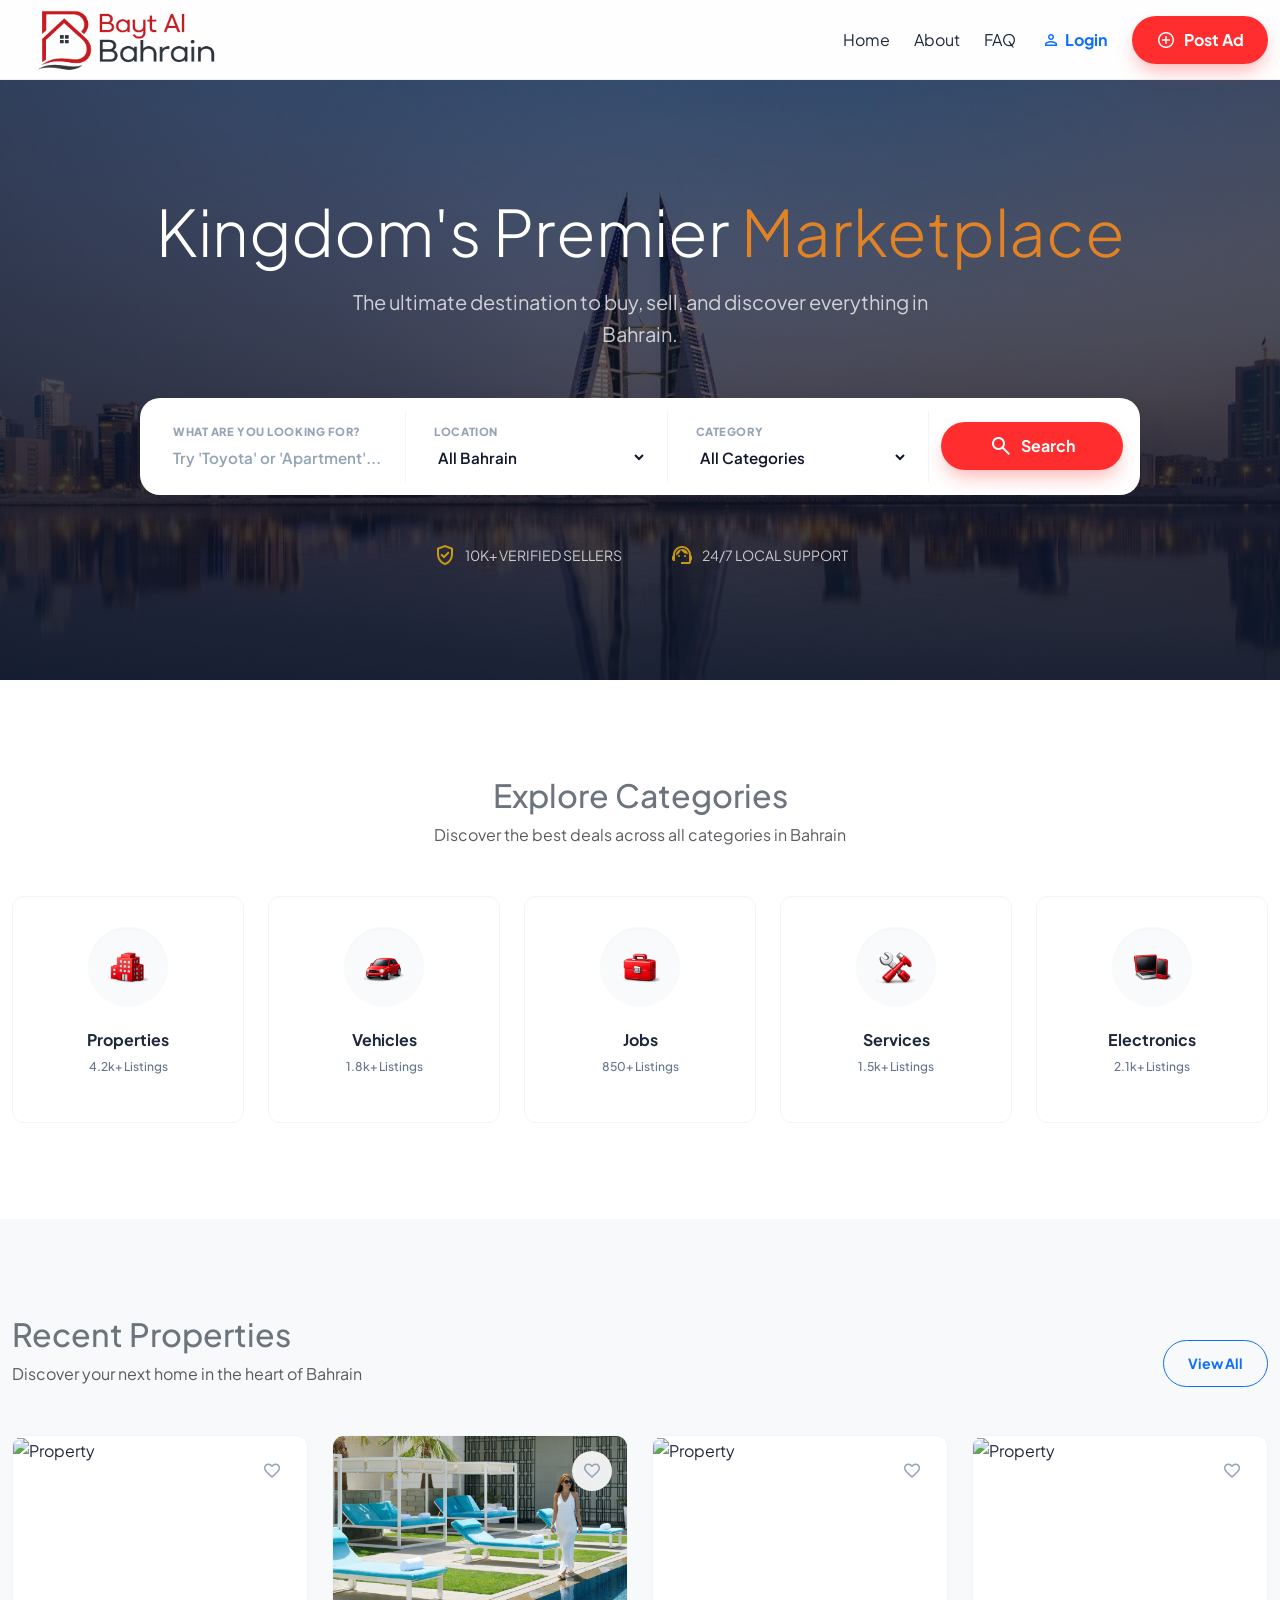
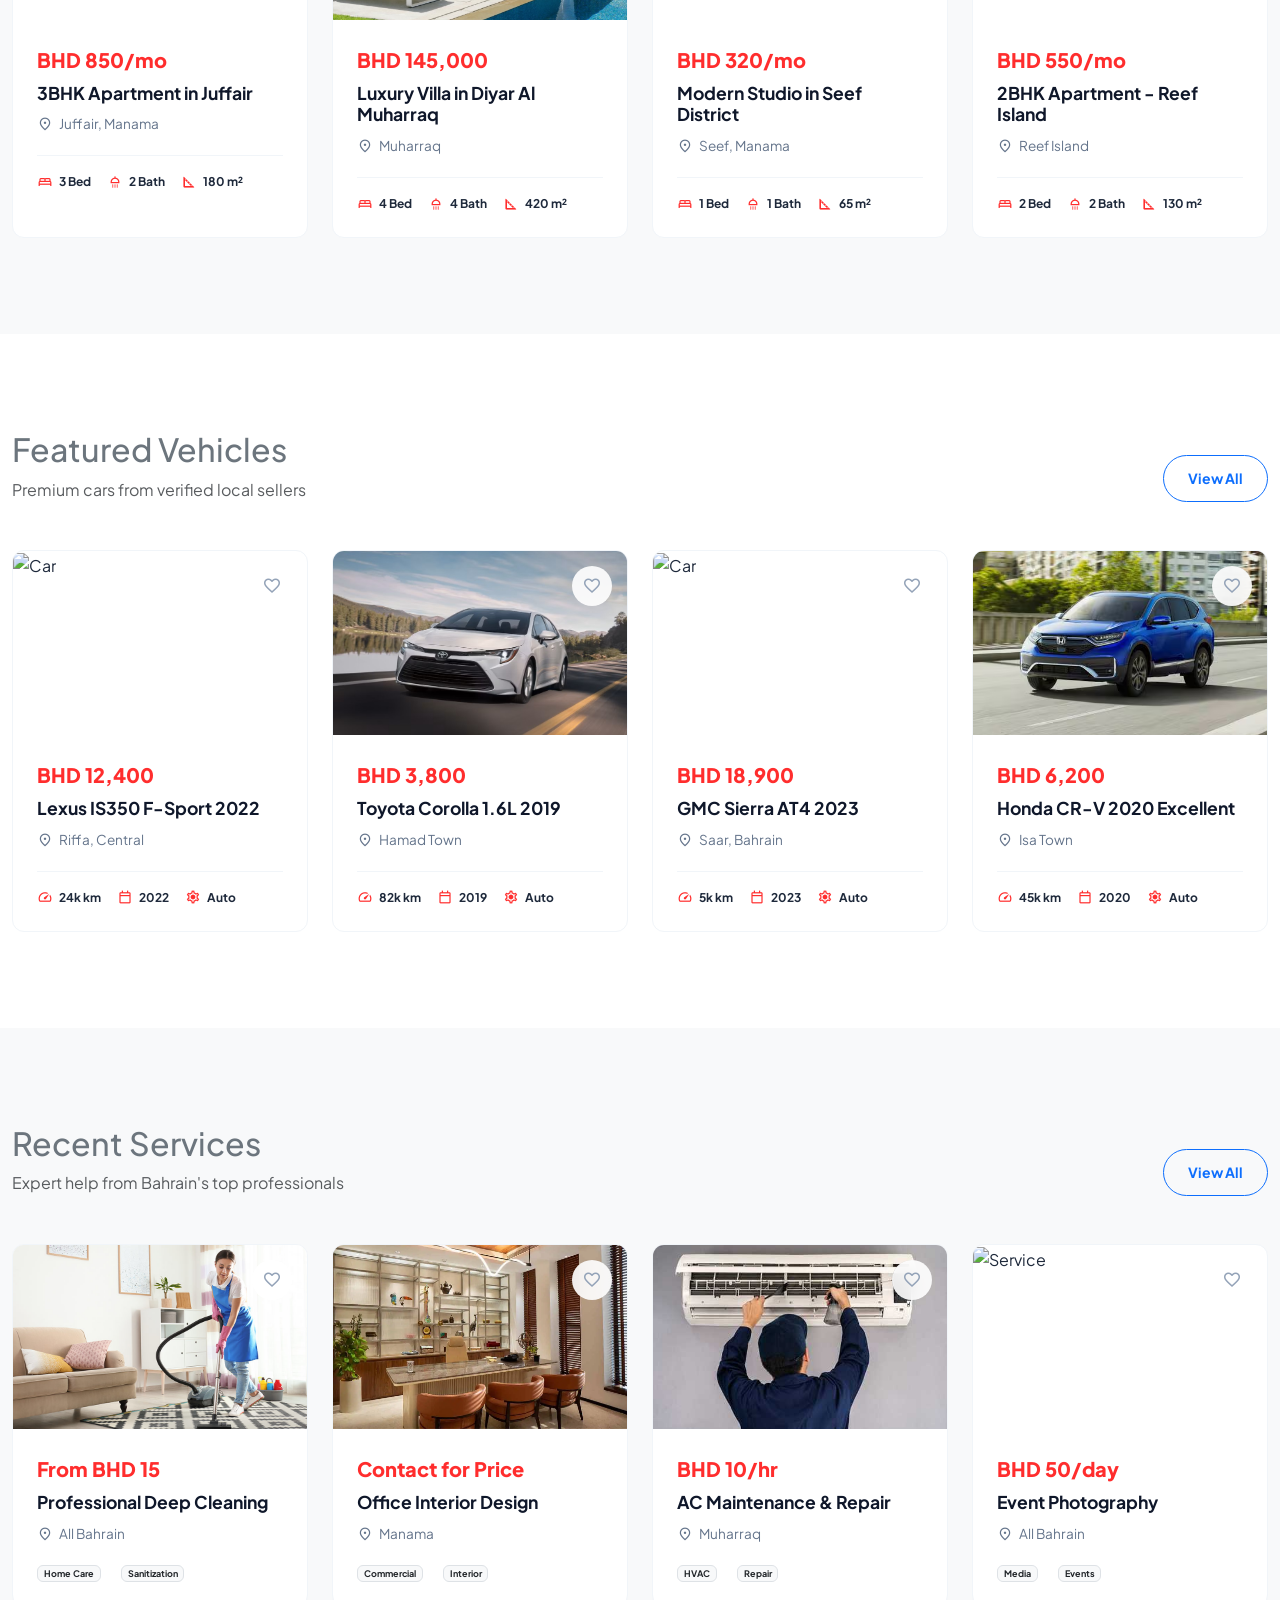
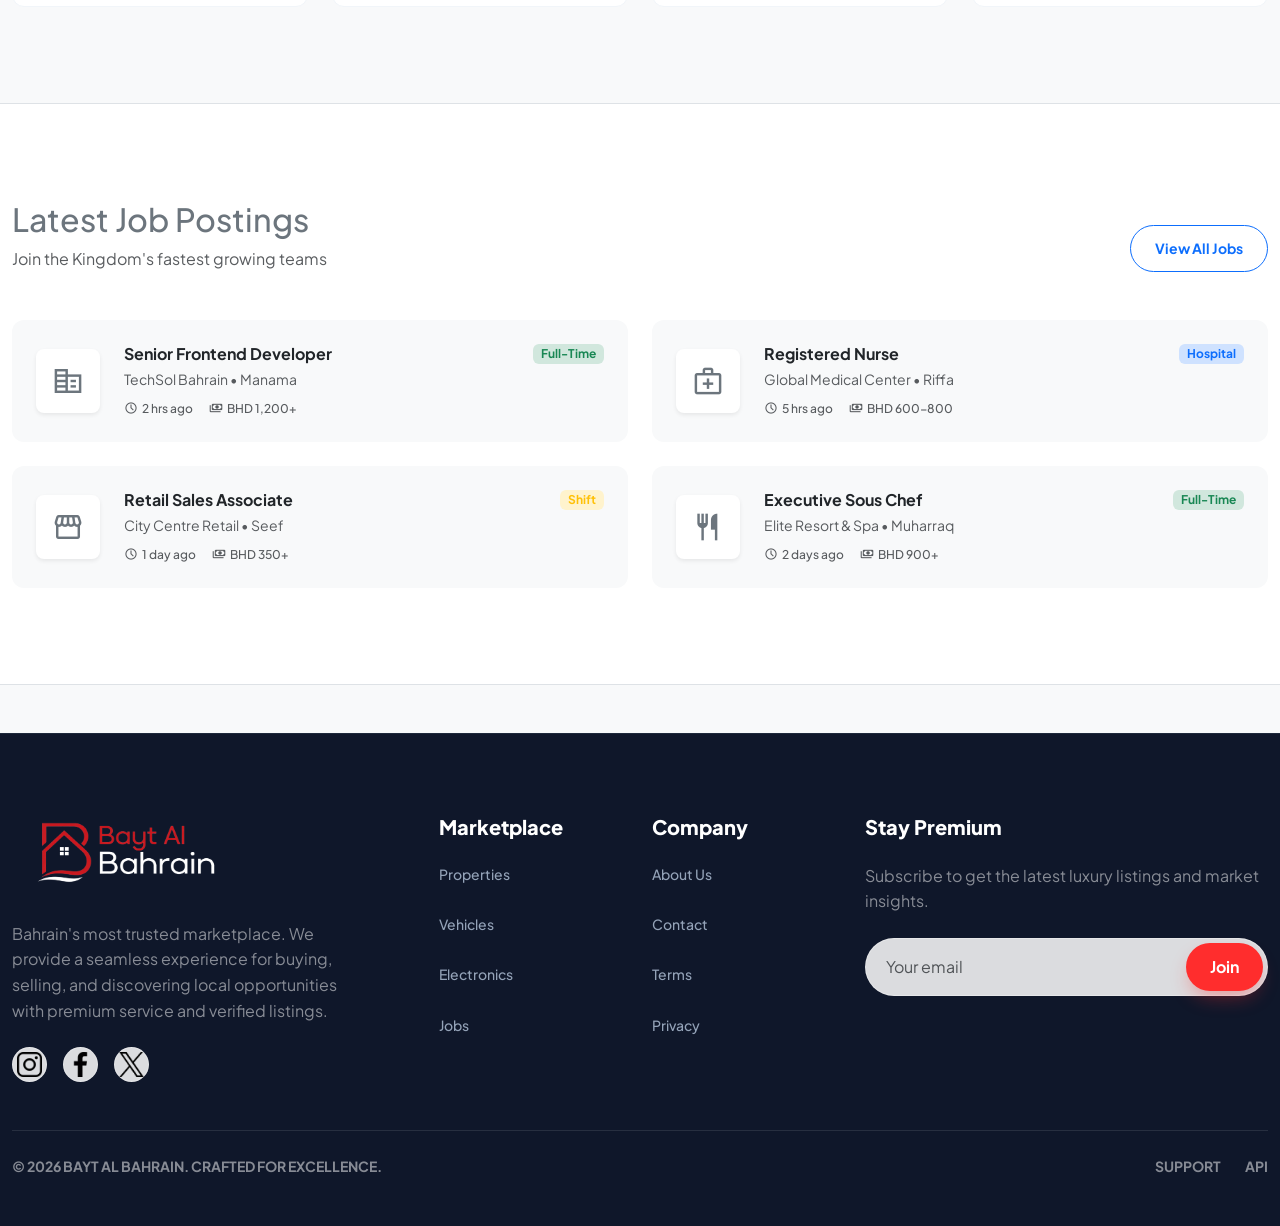
==== commit 428a5d29: "v3" ====
--- a/index.html
+++ b/index.html
@@ -30,7 +30,7 @@
                 <!-- Logo Section -->
                 <div class="d-flex align-items-center gap-3">
                     <a href="index.html" class="d-flex align-items-center gap-3 text-decoration-none">
-                        <img src="./assets/images/logo-2.png" class="header-logo-img" width="220" alt="Bayt Al Bahrain">
+                        <img src="./assets/images/logo.png" class="header-logo-img" width="220" alt="Bayt Al Bahrain">
                     </a>
                 </div>
 
@@ -714,30 +714,30 @@
 
     <!-- Footer Section -->
     <footer class="pt-5 mt-5">
-        <div class="container-xxl py-5">
+        <div class="container-xxl py-2">
             <div class="row gy-5 mb-5">
                 <!-- Brand & Description -->
                 <div class="col-lg-4">
-                    <div class="mb-4">
-                        <img src="./assets/images/logo-2.png" width="220" alt="Bayt Al Bahrain">
+                    <div class="mb-2">
+                        <img src="./assets/images/logo-w.png" width="220" alt="Bayt Al Bahrain">
                     </div>
                     <p class="text-white opacity-50 mb-4 pe-lg-5">
                         Bahrain's most trusted marketplace. We provide a seamless experience for buying, selling, and
                         discovering local opportunities with premium service and verified listings.
                     </p>
                     <div class="d-flex gap-3">
-                        <a href="#" class="social-btn glass-effect p-2 rounded-circle"><img src="/assets/images/igg.png"
-                                width="20" alt="Instagram"></a>
-                        <a href="#" class="social-btn glass-effect p-2 rounded-circle"><img src="/assets/images/fbb.png"
-                                width="20" alt="Facebook"></a>
-                        <a href="#" class="social-btn glass-effect p-2 rounded-circle"><img src="/assets/images/x.png"
-                                width="20" alt="Twitter"></a>
+                        <a href="#" class="social-btn glass-effect p-2 rounded-circle"><img src="/assets/images/instagram.png"
+                                width="25" alt="Instagram"></a>
+                        <a href="#" class="social-btn glass-effect p-2 rounded-circle"><img src="/assets/images/facebook.png"
+                                width="25" alt="Facebook"></a>
+                        <a href="#" class="social-btn glass-effect p-2 rounded-circle"><img src="/assets/images/twitter.png"
+                                width="25" alt="Twitter"></a>
                     </div>
                 </div>
 
                 <!-- Column 2 -->
                 <div class="col-lg-2 col-md-4">
-                    <h5 class="text-white fw-800 mb-4">Marketplace</h5>
+                    <h5 class="text-white fw-800 mb-4 mt-4">Marketplace</h5>
                     <ul class="list-unstyled d-flex flex-column gap-3">
                         <li><a href="property-listings.html" class="footer-link">Properties</a></li>
                         <li><a href="car-listings.html" class="footer-link">Vehicles</a></li>
@@ -748,7 +748,7 @@
 
                 <!-- Column 3 -->
                 <div class="col-lg-2 col-md-4">
-                    <h5 class="text-white fw-800 mb-4">Company</h5>
+                    <h5 class="text-white fw-800 mb-4 mt-4">Company</h5>
                     <ul class="list-unstyled d-flex flex-column gap-3">
                         <li><a href="#" class="footer-link">About Us</a></li>
                         <li><a href="#" class="footer-link">Contact</a></li>
@@ -759,7 +759,7 @@
 
                 <!-- Newsletter -->
                 <div class="col-lg-4 col-md-4">
-                    <h5 class="text-white fw-800 mb-4">Stay Premium</h5>
+                    <h5 class="text-white fw-800 mb-4 mt-4">Stay Premium</h5>
                     <p class="text-white opacity-50 mb-4">Subscribe to get the latest luxury listings and market
                         insights.</p>
                     <div class="input-group mb-3 glass-effect p-1 rounded-pill">
--- a/assets/css/style.css
+++ b/assets/css/style.css
@@ -586,8 +586,8 @@
 }
 
 .social-btn {
-  width: 30px;
-  height: 30px;
+  width: 35px;
+  height: 35px;
   display: flex;
   align-items: center;
   justify-content: center;
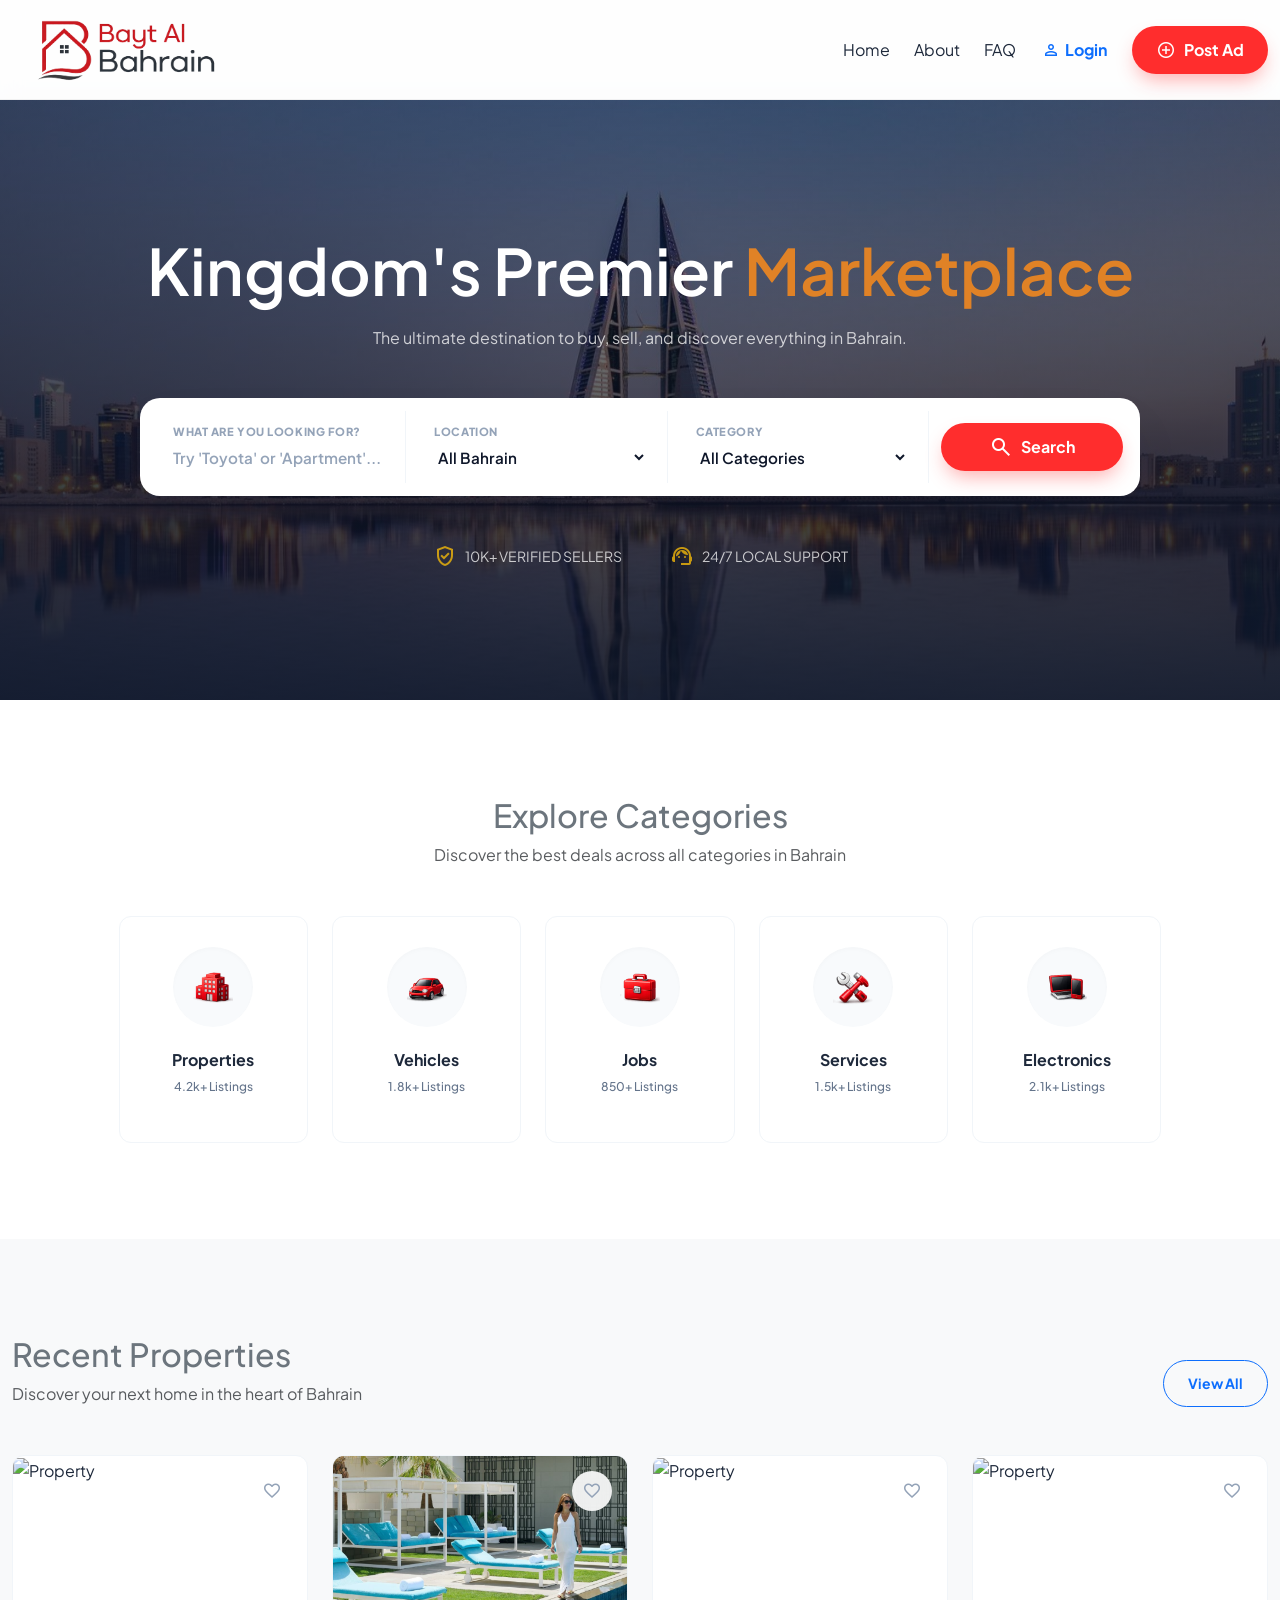
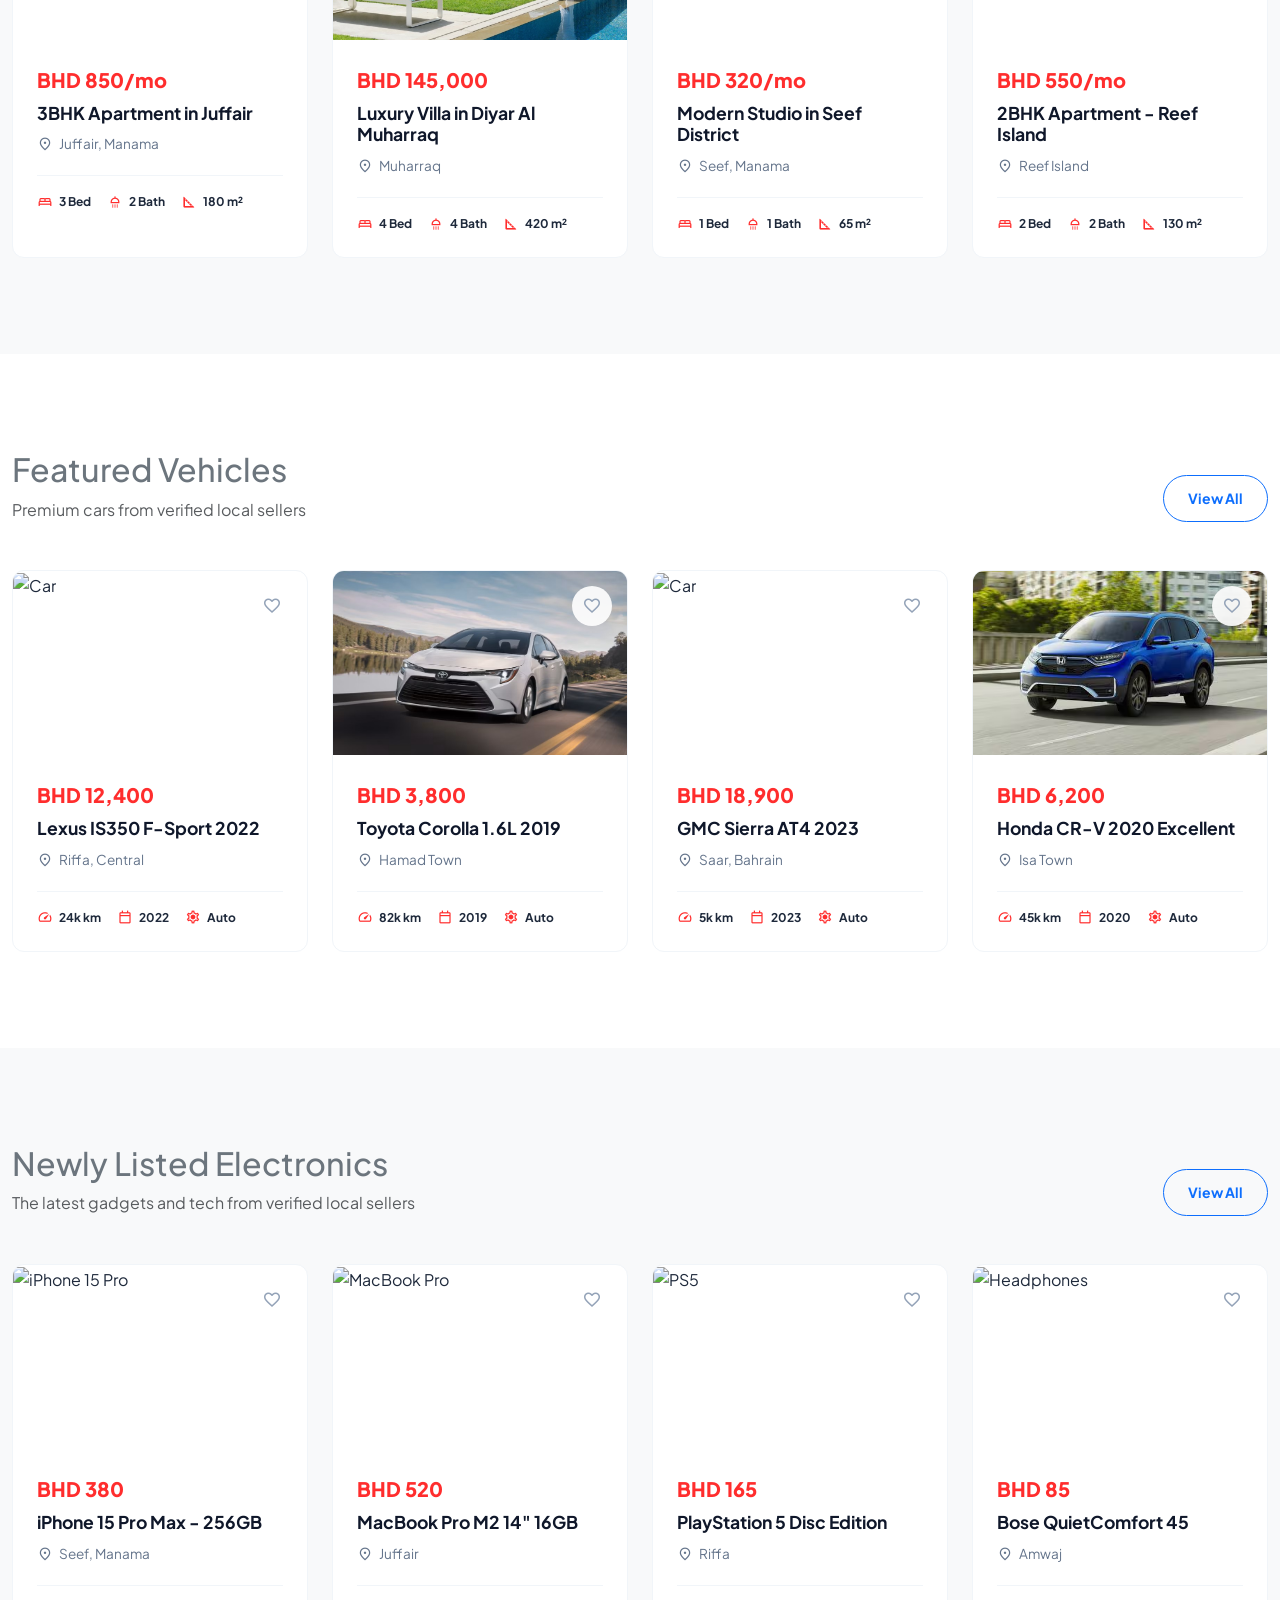
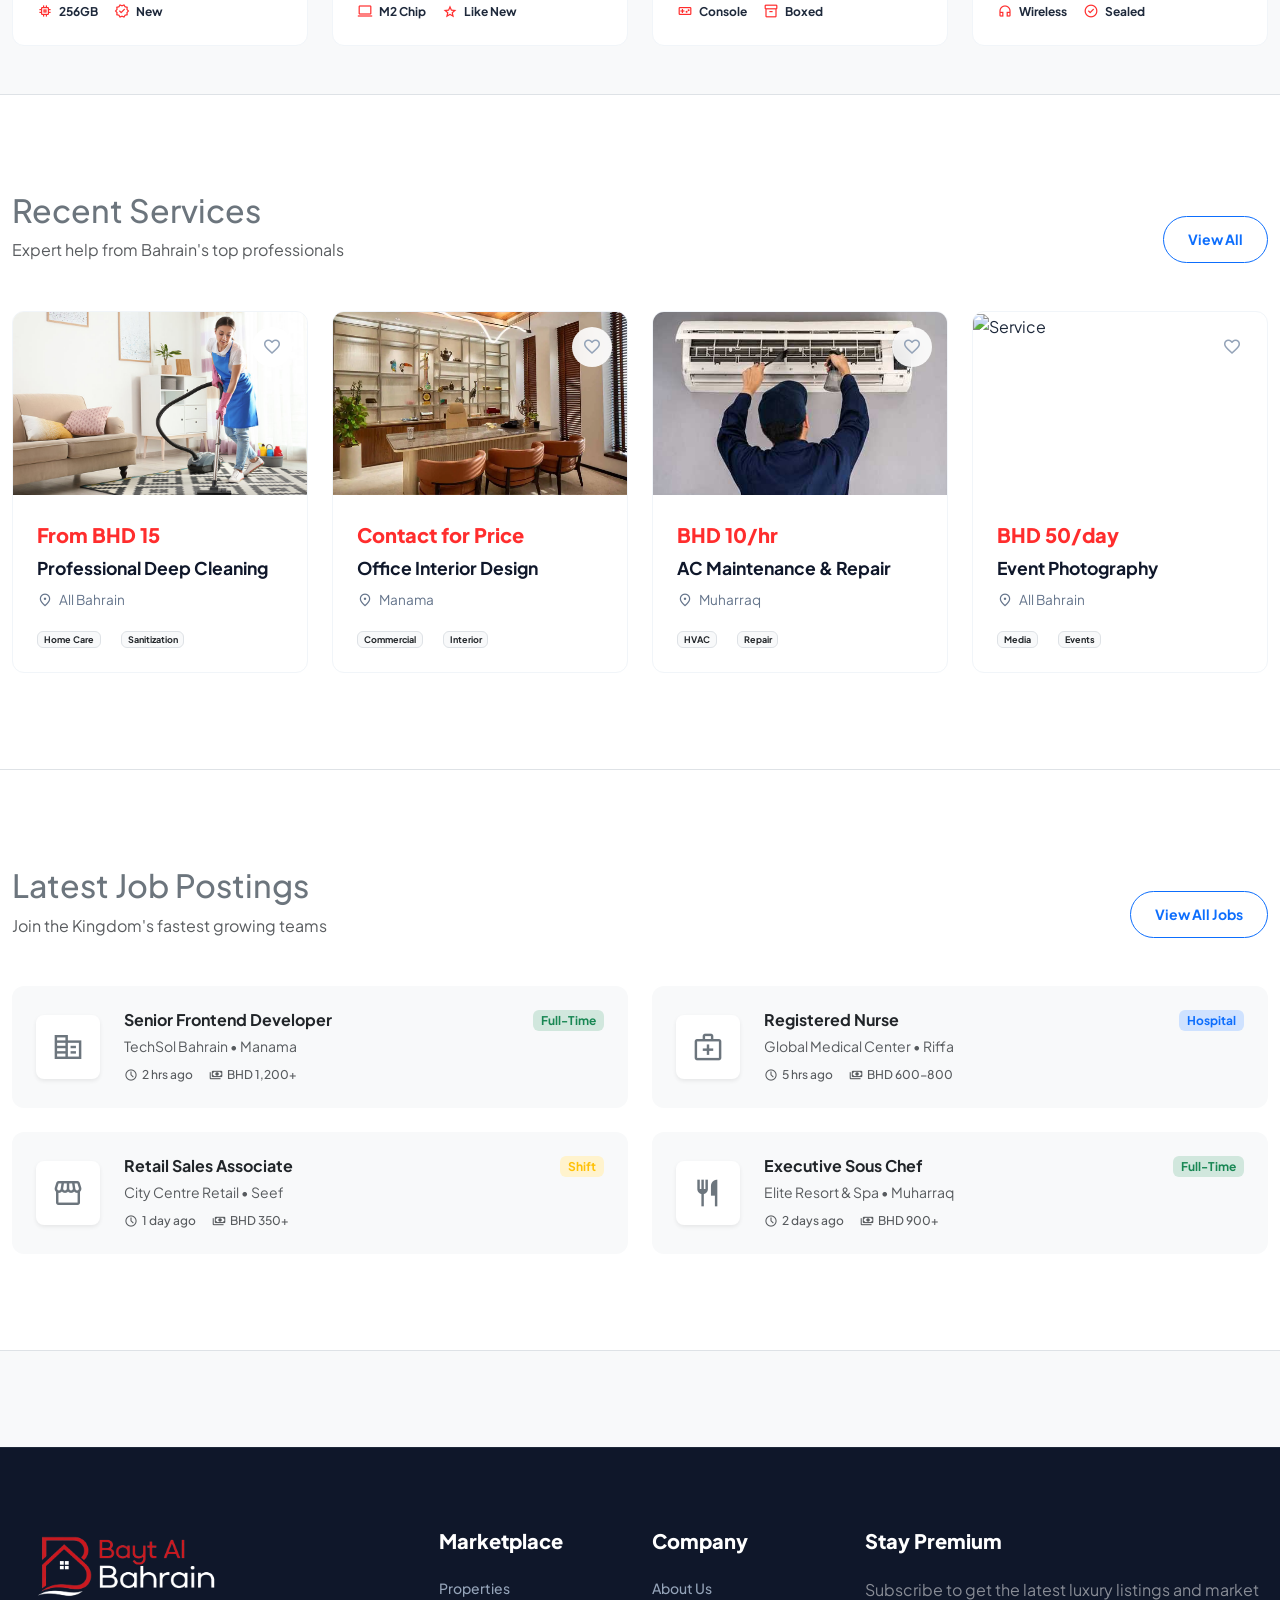
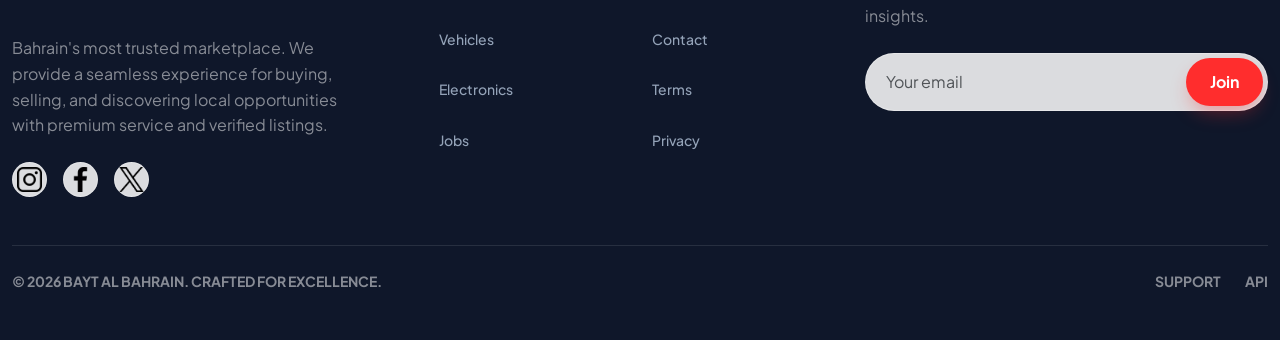
==== commit 037c0777: "v4" ====
--- a/index.html
+++ b/index.html
@@ -64,10 +64,10 @@
             <div class="hero-overlay"></div>
             <div class="container-xxl position-relative z-1">
                 <div class="text-center mb-5">
-                    <h1 class="display-3 fw-800 text-white mb-3 tracking-tight">
+                    <h1 class="display-3 fw-semibold text-white mb-3 tracking-tight">
                         Kingdom's Premier <span class="text-gradient">Marketplace</span>
                     </h1>
-                    <p class="fs-5 text-white opacity-75 mx-auto" style="max-width: 600px;">
+                    <p class="fs-6 text-white opacity-75 mx-auto" style="max-width: 600px;">
                         The ultimate destination to buy, sell, and discover everything in Bahrain.
                     </p>
                 </div>
@@ -136,7 +136,7 @@
                     <p class="text-muted">Discover the best deals across all categories in Bahrain</p>
                 </div>
 
-                <div class="row row-cols-2 row-cols-md-3 row-cols-lg-5 g-4 justify-content-center">
+                <div class="row row-cols-2 row-cols-md-3 row-cols-lg-6 g-4 justify-content-center">
                     <!-- Property -->
                     <div class="col">
                         <div class="dropdown">
@@ -486,229 +486,358 @@
             </div>
         </section>
 
-        <!-- Recent Service Listings -->
+        <!-- Newly Listed Electronics -->
         <section class="py-5 bg-light">
             <div class="container-xxl py-5">
                 <div class="d-flex align-items-end justify-content-between mb-5">
                     <div>
-                        <h2 class="h2 fw-800 text-secondary mb-2">Recent Services</h2>
-                        <p class="text-muted mb-0">Expert help from Bahrain's top professionals</p>
-                    </div>
-                    <a href="service-listings.html" class="btn btn-outline-primary btn-sm rounded-pill px-4">
+                        <h2 class="h2 fw-800 text-secondary mb-2">Newly Listed Electronics</h2>
+                        <p class="text-muted mb-0">The latest gadgets and tech from verified local sellers</p>
+                    </div>
+                    <a href="electronics-listings.html" class="btn btn-outline-primary btn-sm rounded-pill px-4">
                         View All
                     </a>
                 </div>
 
                 <div class="row row-cols-1 row-cols-md-2 row-cols-lg-4 g-4">
-                    <!-- Service Card 1 -->
-                    <div class="col">
-                        <div class="listing-card h-100">
-                            <div class="card-img-wrapper">
-                                <img src="./assets/images/professional-house-cleaning.jpg" alt="Service">
-                                <button class="card-fav-btn"><span
-                                        class="material-symbols-outlined fs-5">favorite</span></button>
-                            </div>
-                            <div class="card-body">
-                                <span class="card-price">From BHD 15</span>
-                                <h3 class="card-title">Professional Deep Cleaning</h3>
-                                <div class="card-location">
-                                    <span class="material-symbols-outlined fs-6">location_on</span>
-                                    All Bahrain
-                                </div>
-                                <div class="card-features border-0 pt-0">
-                                    <span class="badge bg-light text-dark border me-1">Home Care</span>
-                                    <span class="badge bg-light text-dark border">Sanitization</span>
-                                </div>
-                            </div>
-                        </div>
-                    </div>
-                    <!-- Service Card 2 -->
-                    <div class="col">
-                        <div class="listing-card h-100">
-                            <div class="card-img-wrapper">
-                                <img src="./assets/images/MD-Room-Interior.webp" alt="Service">
-                                <button class="card-fav-btn"><span
-                                        class="material-symbols-outlined fs-5">favorite</span></button>
-                            </div>
-                            <div class="card-body">
-                                <span class="card-price">Contact for Price</span>
-                                <h3 class="card-title">Office Interior Design</h3>
-                                <div class="card-location">
-                                    <span class="material-symbols-outlined fs-6">location_on</span>
-                                    Manama
-                                </div>
-                                <div class="card-features border-0 pt-0">
-                                    <span class="badge bg-light text-dark border me-1">Commercial</span>
-                                    <span class="badge bg-light text-dark border">Interior</span>
-                                </div>
-                            </div>
-                        </div>
-                    </div>
-                    <!-- Service Card 3 -->
-                    <div class="col">
-                        <div class="listing-card h-100">
-                            <div class="card-img-wrapper">
-                                <img src="./assets/images/ac-repair.jpg" alt="Service">
-                                <button class="card-fav-btn"><span
-                                        class="material-symbols-outlined fs-5">favorite</span></button>
-                            </div>
-                            <div class="card-body">
-                                <span class="card-price">BHD 10/hr</span>
-                                <h3 class="card-title">AC Maintenance & Repair</h3>
-                                <div class="card-location">
-                                    <span class="material-symbols-outlined fs-6">location_on</span>
-                                    Muharraq
-                                </div>
-                                <div class="card-features border-0 pt-0">
-                                    <span class="badge bg-light text-dark border me-1">HVAC</span>
-                                    <span class="badge bg-light text-dark border">Repair</span>
-                                </div>
-                            </div>
-                        </div>
-                    </div>
-                    <!-- Service Card 4 -->
-                    <div class="col">
-                        <div class="listing-card h-100">
-                            <div class="card-img-wrapper">
-                                <img src="./assets/images/professional-camera.jpg" alt="Service">
-                                <button class="card-fav-btn"><span
-                                        class="material-symbols-outlined fs-5">favorite</span></button>
-                            </div>
-                            <div class="card-body">
-                                <span class="card-price">BHD 50/day</span>
-                                <h3 class="card-title">Event Photography</h3>
-                                <div class="card-location">
-                                    <span class="material-symbols-outlined fs-6">location_on</span>
-                                    All Bahrain
-                                </div>
-                                <div class="card-features border-0 pt-0">
-                                    <span class="badge bg-light text-dark border me-1">Media</span>
-                                    <span class="badge bg-light text-dark border">Events</span>
+                    <!-- Electronic Card 1 -->
+                    <div class="col">
+                        <div class="listing-card h-100">
+                            <div class="card-img-wrapper">
+                                <img src="https://images.unsplash.com/photo-1511707171634-5f897ff02aa9?auto=format&fit=crop&w=800&q=80"
+                                    alt="iPhone 15 Pro">
+                                <button class="card-fav-btn"><span
+                                        class="material-symbols-outlined fs-5">favorite</span></button>
+                            </div>
+                            <div class="card-body">
+                                <span class="card-price">BHD 380</span>
+                                <h3 class="card-title">iPhone 15 Pro Max - 256GB</h3>
+                                <div class="card-location">
+                                    <span class="material-symbols-outlined fs-6">location_on</span>
+                                    Seef, Manama
+                                </div>
+                                <div class="card-features">
+                                    <span class="feature-item"><span
+                                            class="material-symbols-outlined fs-6">memory</span>
+                                        256GB</span>
+                                    <span class="feature-item"><span
+                                            class="material-symbols-outlined fs-6">verified</span> New</span>
+                                </div>
+                            </div>
+                        </div>
+                    </div>
+                    <!-- Electronic Card 2 -->
+                    <div class="col">
+                        <div class="listing-card h-100">
+                            <div class="card-img-wrapper">
+                                <img src="https://images.unsplash.com/photo-1496181133206-80ce9b88a853?auto=format&fit=crop&w=800&q=80"
+                                    alt="MacBook Pro">
+                                <button class="card-fav-btn"><span
+                                        class="material-symbols-outlined fs-5">favorite</span></button>
+                            </div>
+                            <div class="card-body">
+                                <span class="card-price">BHD 520</span>
+                                <h3 class="card-title">MacBook Pro M2 14" 16GB</h3>
+                                <div class="card-location">
+                                    <span class="material-symbols-outlined fs-6">location_on</span>
+                                    Juffair
+                                </div>
+                                <div class="card-features">
+                                    <span class="feature-item"><span
+                                            class="material-symbols-outlined fs-6">laptop</span>
+                                        M2 Chip</span>
+                                    <span class="feature-item"><span class="material-symbols-outlined fs-6">star</span>
+                                        Like New</span>
+                                </div>
+                            </div>
+                        </div>
+                    </div>
+                    <!-- Electronic Card 3 -->
+                    <div class="col">
+                        <div class="listing-card h-100">
+                            <div class="card-img-wrapper">
+                                <img src="https://images.unsplash.com/photo-1542751371-adc38448a05e?auto=format&fit=crop&w=800&q=80"
+                                    alt="PS5">
+                                <button class="card-fav-btn"><span
+                                        class="material-symbols-outlined fs-5">favorite</span></button>
+                            </div>
+                            <div class="card-body">
+                                <span class="card-price">BHD 165</span>
+                                <h3 class="card-title">PlayStation 5 Disc Edition</h3>
+                                <div class="card-location">
+                                    <span class="material-symbols-outlined fs-6">location_on</span>
+                                    Riffa
+                                </div>
+                                <div class="card-features">
+                                    <span class="feature-item"><span
+                                            class="material-symbols-outlined fs-6">videogame_asset</span>
+                                        Console</span>
+                                    <span class="feature-item"><span
+                                            class="material-symbols-outlined fs-6">inventory_2</span> Boxed</span>
+                                </div>
+                            </div>
+                        </div>
+                    </div>
+                    <!-- Electronic Card 4 -->
+                    <div class="col">
+                        <div class="listing-card h-100">
+                            <div class="card-img-wrapper">
+                                <img src="https://images.unsplash.com/photo-1505740420928-5e560c06d30e?auto=format&fit=crop&w=800&q=80"
+                                    alt="Headphones">
+                                <button class="card-fav-btn"><span
+                                        class="material-symbols-outlined fs-5">favorite</span></button>
+                            </div>
+                            <div class="card-body">
+                                <span class="card-price">BHD 85</span>
+                                <h3 class="card-title">Bose QuietComfort 45</h3>
+                                <div class="card-location">
+                                    <span class="material-symbols-outlined fs-6">location_on</span>
+                                    Amwaj
+                                </div>
+                                <div class="card-features">
+                                    <span class="feature-item"><span
+                                            class="material-symbols-outlined fs-6">headphones</span>
+                                        Wireless</span>
+                                    <span class="feature-item"><span
+                                            class="material-symbols-outlined fs-6">check_circle</span> Sealed</span>
                                 </div>
                             </div>
                         </div>
                     </div>
                 </div>
             </div>
-        </section>
-
-        <!-- Latest Job Postings -->
-        <section class="py-5 bg-white border-top border-bottom">
-            <div class="container-xxl py-5">
-                <div class="d-flex align-items-end justify-content-between mb-5">
-                    <div>
-                        <h2 class="h2 fw-800 text-secondary mb-2">Latest Job Postings</h2>
-                        <p class="text-muted mb-0">Join the Kingdom's fastest growing teams</p>
-                    </div>
-                    <a href="job-listings.html" class="btn btn-outline-primary btn-sm rounded-pill px-4">
-                        View All Jobs
-                    </a>
-                </div>
-
-                <div class="row row-cols-1 row-cols-md-2 g-4">
-                    <!-- Job 1 -->
-                    <div class="col">
-                        <div class="card border-0 bg-light p-4 h-100 rounded-custom hover-shadow d-flex flex-row align-items-center gap-4 transition-all"
-                            style="transition: all 0.2s;">
-                            <div class="bg-white p-3 rounded-3 shadow-sm d-flex align-items-center justify-content-center"
-                                style="width: 64px; height: 64px;">
-                                <span class="material-symbols-outlined fs-2 text-secondary">corporate_fare</span>
-                            </div>
-                            <div class="flex-grow-1">
-                                <div class="d-flex justify-content-between align-items-start mb-1">
-                                    <h3 class="h6 fw-bold text-dark mb-0">Senior Frontend Developer</h3>
-                                    <span class="badge bg-success-subtle text-success">Full-Time</span>
-                                </div>
-                                <p class="small text-muted mb-2">TechSol Bahrain • Manama</p>
-                                <div class="d-flex gap-3 text-muted" style="font-size: 0.75rem; font-weight: 500;">
-                                    <span class="d-flex align-items-center gap-1"><span
-                                            class="material-symbols-outlined" style="font-size: 14px;">schedule</span> 2
-                                        hrs ago</span>
-                                    <span class="d-flex align-items-center gap-1"><span
-                                            class="material-symbols-outlined" style="font-size: 14px;">payments</span>
-                                        BHD 1,200+</span>
-                                </div>
-                            </div>
-                        </div>
-                    </div>
-                    <!-- Job 2 -->
-                    <div class="col">
-                        <div
-                            class="card border-0 bg-light p-4 h-100 rounded-custom hover-shadow d-flex flex-row align-items-center gap-4 transition-all">
-                            <div class="bg-white p-3 rounded-3 shadow-sm d-flex align-items-center justify-content-center"
-                                style="width: 64px; height: 64px;">
-                                <span class="material-symbols-outlined fs-2 text-secondary">medical_services</span>
-                            </div>
-                            <div class="flex-grow-1">
-                                <div class="d-flex justify-content-between align-items-start mb-1">
-                                    <h3 class="h6 fw-bold text-dark mb-0">Registered Nurse</h3>
-                                    <span class="badge bg-primary-subtle text-primary">Hospital</span>
-                                </div>
-                                <p class="small text-muted mb-2">Global Medical Center • Riffa</p>
-                                <div class="d-flex gap-3 text-muted" style="font-size: 0.75rem; font-weight: 500;">
-                                    <span class="d-flex align-items-center gap-1"><span
-                                            class="material-symbols-outlined" style="font-size: 14px;">schedule</span> 5
-                                        hrs ago</span>
-                                    <span class="d-flex align-items-center gap-1"><span
-                                            class="material-symbols-outlined" style="font-size: 14px;">payments</span>
-                                        BHD 600-800</span>
-                                </div>
-                            </div>
-                        </div>
-                    </div>
-                    <!-- Job 3 -->
-                    <div class="col">
-                        <div
-                            class="card border-0 bg-light p-4 h-100 rounded-custom hover-shadow d-flex flex-row align-items-center gap-4 transition-all">
-                            <div class="bg-white p-3 rounded-3 shadow-sm d-flex align-items-center justify-content-center"
-                                style="width: 64px; height: 64px;">
-                                <span class="material-symbols-outlined fs-2 text-secondary">storefront</span>
-                            </div>
-                            <div class="flex-grow-1">
-                                <div class="d-flex justify-content-between align-items-start mb-1">
-                                    <h3 class="h6 fw-bold text-dark mb-0">Retail Sales Associate</h3>
-                                    <span class="badge bg-warning-subtle text-warning">Shift</span>
-                                </div>
-                                <p class="small text-muted mb-2">City Centre Retail • Seef</p>
-                                <div class="d-flex gap-3 text-muted" style="font-size: 0.75rem; font-weight: 500;">
-                                    <span class="d-flex align-items-center gap-1"><span
-                                            class="material-symbols-outlined" style="font-size: 14px;">schedule</span> 1
-                                        day ago</span>
-                                    <span class="d-flex align-items-center gap-1"><span
-                                            class="material-symbols-outlined" style="font-size: 14px;">payments</span>
-                                        BHD 350+</span>
-                                </div>
-                            </div>
-                        </div>
-                    </div>
-                    <!-- Job 4 -->
-                    <div class="col">
-                        <div
-                            class="card border-0 bg-light p-4 h-100 rounded-custom hover-shadow d-flex flex-row align-items-center gap-4 transition-all">
-                            <div class="bg-white p-3 rounded-3 shadow-sm d-flex align-items-center justify-content-center"
-                                style="width: 64px; height: 64px;">
-                                <span class="material-symbols-outlined fs-2 text-secondary">restaurant</span>
-                            </div>
-                            <div class="flex-grow-1">
-                                <div class="d-flex justify-content-between align-items-start mb-1">
-                                    <h3 class="h6 fw-bold text-dark mb-0">Executive Sous Chef</h3>
-                                    <span class="badge bg-success-subtle text-success">Full-Time</span>
-                                </div>
-                                <p class="small text-muted mb-2">Elite Resort & Spa • Muharraq</p>
-                                <div class="d-flex gap-3 text-muted" style="font-size: 0.75rem; font-weight: 500;">
-                                    <span class="d-flex align-items-center gap-1"><span
-                                            class="material-symbols-outlined" style="font-size: 14px;">schedule</span> 2
-                                        days ago</span>
-                                    <span class="d-flex align-items-center gap-1"><span
-                                            class="material-symbols-outlined" style="font-size: 14px;">payments</span>
-                                        BHD 900+</span>
-                                </div>
-                            </div>
-                        </div>
-                    </div>
-                </div>
-            </div>
-        </section>
+
+            <!-- Recent Service Listings -->
+            <section class="py-5 bg-white border-top">
+                <div class="container-xxl py-5">
+                    <div class="d-flex align-items-end justify-content-between mb-5">
+                        <div>
+                            <h2 class="h2 fw-800 text-secondary mb-2">Recent Services</h2>
+                            <p class="text-muted mb-0">Expert help from Bahrain's top professionals</p>
+                        </div>
+                        <a href="service-listings.html" class="btn btn-outline-primary btn-sm rounded-pill px-4">
+                            View All
+                        </a>
+                    </div>
+
+                    <div class="row row-cols-1 row-cols-md-2 row-cols-lg-4 g-4">
+                        <!-- Service Card 1 -->
+                        <div class="col">
+                            <div class="listing-card h-100">
+                                <div class="card-img-wrapper">
+                                    <img src="./assets/images/professional-house-cleaning.jpg" alt="Service">
+                                    <button class="card-fav-btn"><span
+                                            class="material-symbols-outlined fs-5">favorite</span></button>
+                                </div>
+                                <div class="card-body">
+                                    <span class="card-price">From BHD 15</span>
+                                    <h3 class="card-title">Professional Deep Cleaning</h3>
+                                    <div class="card-location">
+                                        <span class="material-symbols-outlined fs-6">location_on</span>
+                                        All Bahrain
+                                    </div>
+                                    <div class="card-features border-0 pt-0">
+                                        <span class="badge bg-light text-dark border me-1">Home Care</span>
+                                        <span class="badge bg-light text-dark border">Sanitization</span>
+                                    </div>
+                                </div>
+                            </div>
+                        </div>
+                        <!-- Service Card 2 -->
+                        <div class="col">
+                            <div class="listing-card h-100">
+                                <div class="card-img-wrapper">
+                                    <img src="./assets/images/MD-Room-Interior.webp" alt="Service">
+                                    <button class="card-fav-btn"><span
+                                            class="material-symbols-outlined fs-5">favorite</span></button>
+                                </div>
+                                <div class="card-body">
+                                    <span class="card-price">Contact for Price</span>
+                                    <h3 class="card-title">Office Interior Design</h3>
+                                    <div class="card-location">
+                                        <span class="material-symbols-outlined fs-6">location_on</span>
+                                        Manama
+                                    </div>
+                                    <div class="card-features border-0 pt-0">
+                                        <span class="badge bg-light text-dark border me-1">Commercial</span>
+                                        <span class="badge bg-light text-dark border">Interior</span>
+                                    </div>
+                                </div>
+                            </div>
+                        </div>
+                        <!-- Service Card 3 -->
+                        <div class="col">
+                            <div class="listing-card h-100">
+                                <div class="card-img-wrapper">
+                                    <img src="./assets/images/ac-repair.jpg" alt="Service">
+                                    <button class="card-fav-btn"><span
+                                            class="material-symbols-outlined fs-5">favorite</span></button>
+                                </div>
+                                <div class="card-body">
+                                    <span class="card-price">BHD 10/hr</span>
+                                    <h3 class="card-title">AC Maintenance & Repair</h3>
+                                    <div class="card-location">
+                                        <span class="material-symbols-outlined fs-6">location_on</span>
+                                        Muharraq
+                                    </div>
+                                    <div class="card-features border-0 pt-0">
+                                        <span class="badge bg-light text-dark border me-1">HVAC</span>
+                                        <span class="badge bg-light text-dark border">Repair</span>
+                                    </div>
+                                </div>
+                            </div>
+                        </div>
+                        <!-- Service Card 4 -->
+                        <div class="col">
+                            <div class="listing-card h-100">
+                                <div class="card-img-wrapper">
+                                    <img src="./assets/images/professional-camera.jpg" alt="Service">
+                                    <button class="card-fav-btn"><span
+                                            class="material-symbols-outlined fs-5">favorite</span></button>
+                                </div>
+                                <div class="card-body">
+                                    <span class="card-price">BHD 50/day</span>
+                                    <h3 class="card-title">Event Photography</h3>
+                                    <div class="card-location">
+                                        <span class="material-symbols-outlined fs-6">location_on</span>
+                                        All Bahrain
+                                    </div>
+                                    <div class="card-features border-0 pt-0">
+                                        <span class="badge bg-light text-dark border me-1">Media</span>
+                                        <span class="badge bg-light text-dark border">Events</span>
+                                    </div>
+                                </div>
+                            </div>
+                        </div>
+                    </div>
+                </div>
+            </section>
+
+            <!-- Latest Job Postings -->
+            <section class="py-5 bg-white border-top border-bottom">
+                <div class="container-xxl py-5">
+                    <div class="d-flex align-items-end justify-content-between mb-5">
+                        <div>
+                            <h2 class="h2 fw-800 text-secondary mb-2">Latest Job Postings</h2>
+                            <p class="text-muted mb-0">Join the Kingdom's fastest growing teams</p>
+                        </div>
+                        <a href="job-listings.html" class="btn btn-outline-primary btn-sm rounded-pill px-4">
+                            View All Jobs
+                        </a>
+                    </div>
+
+                    <div class="row row-cols-1 row-cols-md-2 g-4">
+                        <!-- Job 1 -->
+                        <div class="col">
+                            <div class="card border-0 bg-light p-4 h-100 rounded-custom hover-shadow d-flex flex-row align-items-center gap-4 transition-all"
+                                style="transition: all 0.2s;">
+                                <div class="bg-white p-3 rounded-3 shadow-sm d-flex align-items-center justify-content-center"
+                                    style="width: 64px; height: 64px;">
+                                    <span class="material-symbols-outlined fs-2 text-secondary">corporate_fare</span>
+                                </div>
+                                <div class="flex-grow-1">
+                                    <div class="d-flex justify-content-between align-items-start mb-1">
+                                        <h3 class="h6 fw-bold text-dark mb-0">Senior Frontend Developer</h3>
+                                        <span class="badge bg-success-subtle text-success">Full-Time</span>
+                                    </div>
+                                    <p class="small text-muted mb-2">TechSol Bahrain • Manama</p>
+                                    <div class="d-flex gap-3 text-muted" style="font-size: 0.75rem; font-weight: 500;">
+                                        <span class="d-flex align-items-center gap-1"><span
+                                                class="material-symbols-outlined"
+                                                style="font-size: 14px;">schedule</span> 2
+                                            hrs ago</span>
+                                        <span class="d-flex align-items-center gap-1"><span
+                                                class="material-symbols-outlined"
+                                                style="font-size: 14px;">payments</span>
+                                            BHD 1,200+</span>
+                                    </div>
+                                </div>
+                            </div>
+                        </div>
+                        <!-- Job 2 -->
+                        <div class="col">
+                            <div
+                                class="card border-0 bg-light p-4 h-100 rounded-custom hover-shadow d-flex flex-row align-items-center gap-4 transition-all">
+                                <div class="bg-white p-3 rounded-3 shadow-sm d-flex align-items-center justify-content-center"
+                                    style="width: 64px; height: 64px;">
+                                    <span class="material-symbols-outlined fs-2 text-secondary">medical_services</span>
+                                </div>
+                                <div class="flex-grow-1">
+                                    <div class="d-flex justify-content-between align-items-start mb-1">
+                                        <h3 class="h6 fw-bold text-dark mb-0">Registered Nurse</h3>
+                                        <span class="badge bg-primary-subtle text-primary">Hospital</span>
+                                    </div>
+                                    <p class="small text-muted mb-2">Global Medical Center • Riffa</p>
+                                    <div class="d-flex gap-3 text-muted" style="font-size: 0.75rem; font-weight: 500;">
+                                        <span class="d-flex align-items-center gap-1"><span
+                                                class="material-symbols-outlined"
+                                                style="font-size: 14px;">schedule</span> 5
+                                            hrs ago</span>
+                                        <span class="d-flex align-items-center gap-1"><span
+                                                class="material-symbols-outlined"
+                                                style="font-size: 14px;">payments</span>
+                                            BHD 600-800</span>
+                                    </div>
+                                </div>
+                            </div>
+                        </div>
+                        <!-- Job 3 -->
+                        <div class="col">
+                            <div
+                                class="card border-0 bg-light p-4 h-100 rounded-custom hover-shadow d-flex flex-row align-items-center gap-4 transition-all">
+                                <div class="bg-white p-3 rounded-3 shadow-sm d-flex align-items-center justify-content-center"
+                                    style="width: 64px; height: 64px;">
+                                    <span class="material-symbols-outlined fs-2 text-secondary">storefront</span>
+                                </div>
+                                <div class="flex-grow-1">
+                                    <div class="d-flex justify-content-between align-items-start mb-1">
+                                        <h3 class="h6 fw-bold text-dark mb-0">Retail Sales Associate</h3>
+                                        <span class="badge bg-warning-subtle text-warning">Shift</span>
+                                    </div>
+                                    <p class="small text-muted mb-2">City Centre Retail • Seef</p>
+                                    <div class="d-flex gap-3 text-muted" style="font-size: 0.75rem; font-weight: 500;">
+                                        <span class="d-flex align-items-center gap-1"><span
+                                                class="material-symbols-outlined"
+                                                style="font-size: 14px;">schedule</span> 1
+                                            day ago</span>
+                                        <span class="d-flex align-items-center gap-1"><span
+                                                class="material-symbols-outlined"
+                                                style="font-size: 14px;">payments</span>
+                                            BHD 350+</span>
+                                    </div>
+                                </div>
+                            </div>
+                        </div>
+                        <!-- Job 4 -->
+                        <div class="col">
+                            <div
+                                class="card border-0 bg-light p-4 h-100 rounded-custom hover-shadow d-flex flex-row align-items-center gap-4 transition-all">
+                                <div class="bg-white p-3 rounded-3 shadow-sm d-flex align-items-center justify-content-center"
+                                    style="width: 64px; height: 64px;">
+                                    <span class="material-symbols-outlined fs-2 text-secondary">restaurant</span>
+                                </div>
+                                <div class="flex-grow-1">
+                                    <div class="d-flex justify-content-between align-items-start mb-1">
+                                        <h3 class="h6 fw-bold text-dark mb-0">Executive Sous Chef</h3>
+                                        <span class="badge bg-success-subtle text-success">Full-Time</span>
+                                    </div>
+                                    <p class="small text-muted mb-2">Elite Resort & Spa • Muharraq</p>
+                                    <div class="d-flex gap-3 text-muted" style="font-size: 0.75rem; font-weight: 500;">
+                                        <span class="d-flex align-items-center gap-1"><span
+                                                class="material-symbols-outlined"
+                                                style="font-size: 14px;">schedule</span> 2
+                                            days ago</span>
+                                        <span class="d-flex align-items-center gap-1"><span
+                                                class="material-symbols-outlined"
+                                                style="font-size: 14px;">payments</span>
+                                            BHD 900+</span>
+                                    </div>
+                                </div>
+                            </div>
+                        </div>
+                    </div>
+                </div>
+            </section>
 
     </main>
 
@@ -726,12 +855,12 @@
                         discovering local opportunities with premium service and verified listings.
                     </p>
                     <div class="d-flex gap-3">
-                        <a href="#" class="social-btn glass-effect p-2 rounded-circle"><img src="/assets/images/instagram.png"
-                                width="25" alt="Instagram"></a>
-                        <a href="#" class="social-btn glass-effect p-2 rounded-circle"><img src="/assets/images/facebook.png"
-                                width="25" alt="Facebook"></a>
-                        <a href="#" class="social-btn glass-effect p-2 rounded-circle"><img src="/assets/images/twitter.png"
-                                width="25" alt="Twitter"></a>
+                        <a href="#" class="social-btn glass-effect p-2 rounded-circle"><img
+                                src="/assets/images/instagram.png" width="25" alt="Instagram"></a>
+                        <a href="#" class="social-btn glass-effect p-2 rounded-circle"><img
+                                src="/assets/images/facebook.png" width="25" alt="Facebook"></a>
+                        <a href="#" class="social-btn glass-effect p-2 rounded-circle"><img
+                                src="/assets/images/twitter.png" width="25" alt="Twitter"></a>
                     </div>
                 </div>
 
--- a/assets/css/style.css
+++ b/assets/css/style.css
@@ -175,14 +175,14 @@
   position: sticky;
   top: 0;
   z-index: 1000;
+  height: 100px;
+  display: flex;
+  align-items: center;
+  transition: var(--transition);
+}
+
+.main-header.scrolled {
   height: 80px;
-  display: flex;
-  align-items: center;
-  transition: var(--transition);
-}
-
-.main-header.scrolled {
-  height: 70px;
   background: rgba(255, 255, 255, 0.95);
   box-shadow: var(--shadow-md);
 }
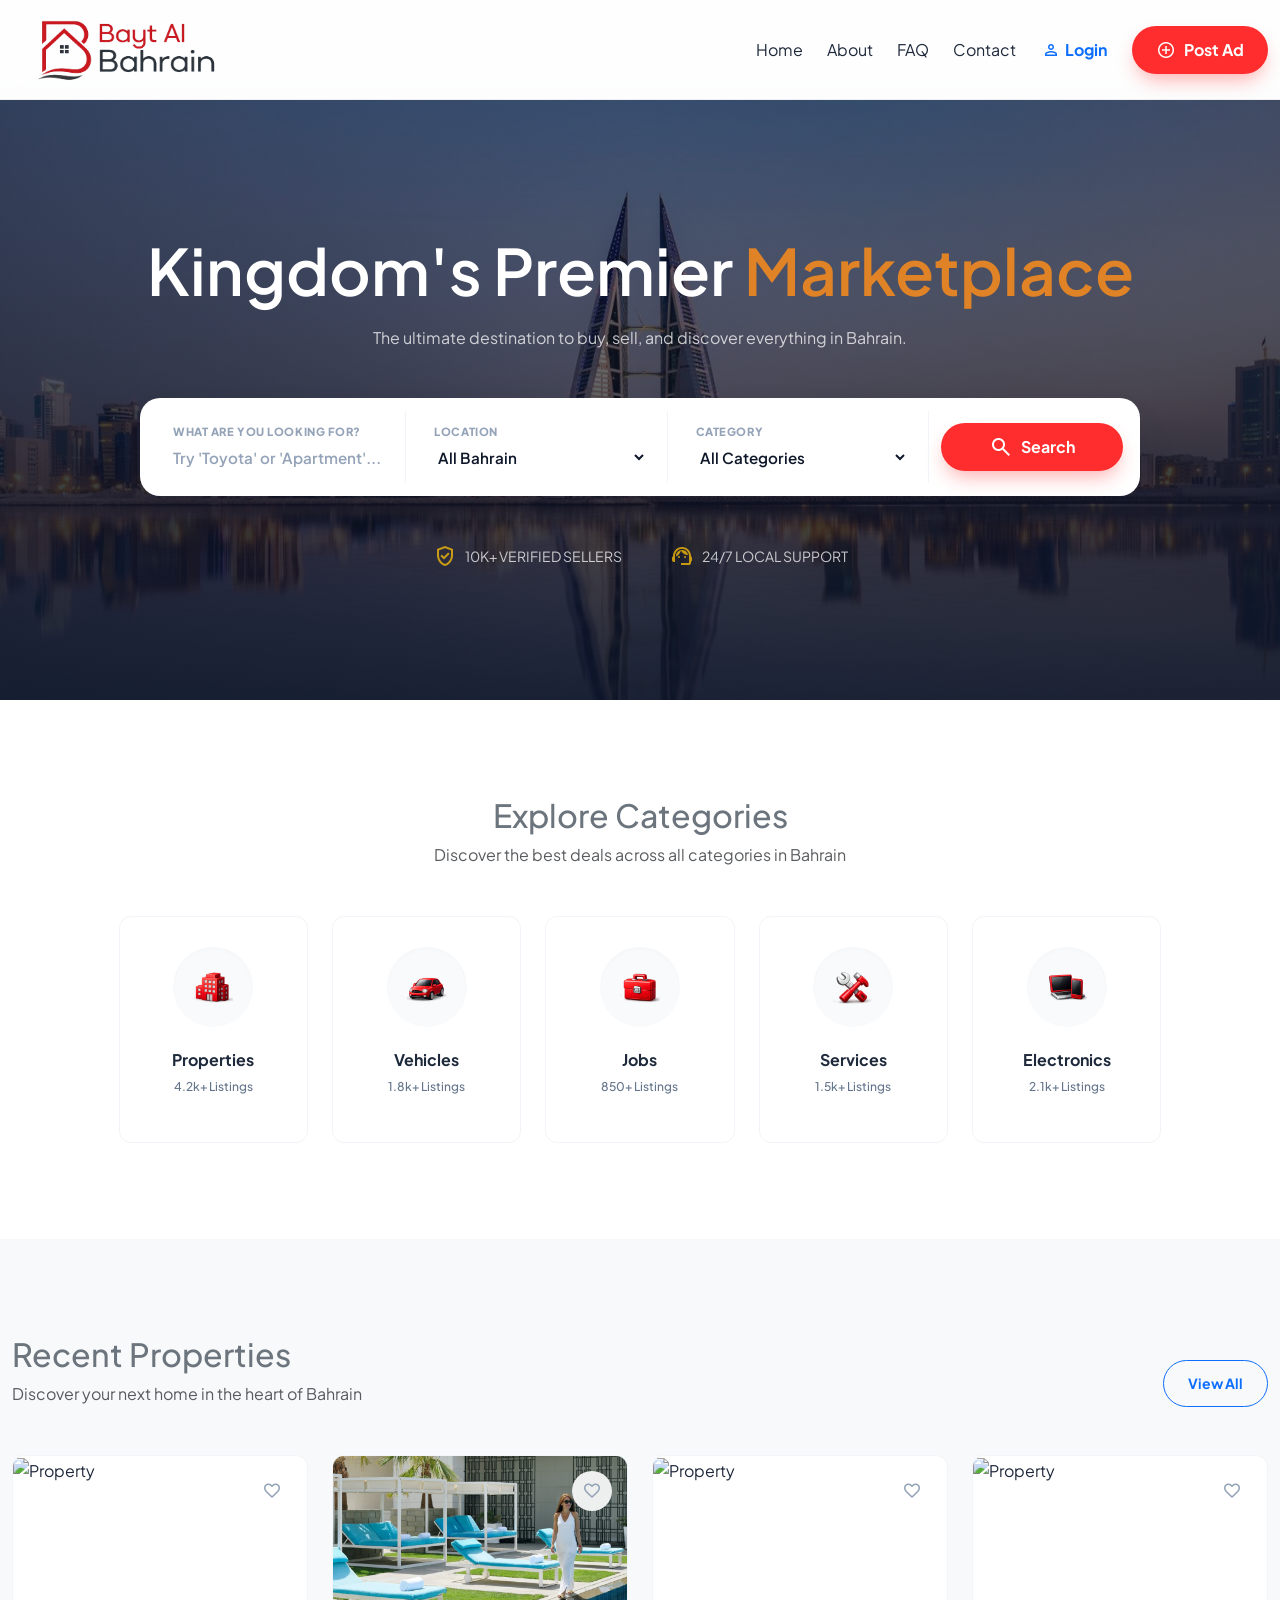
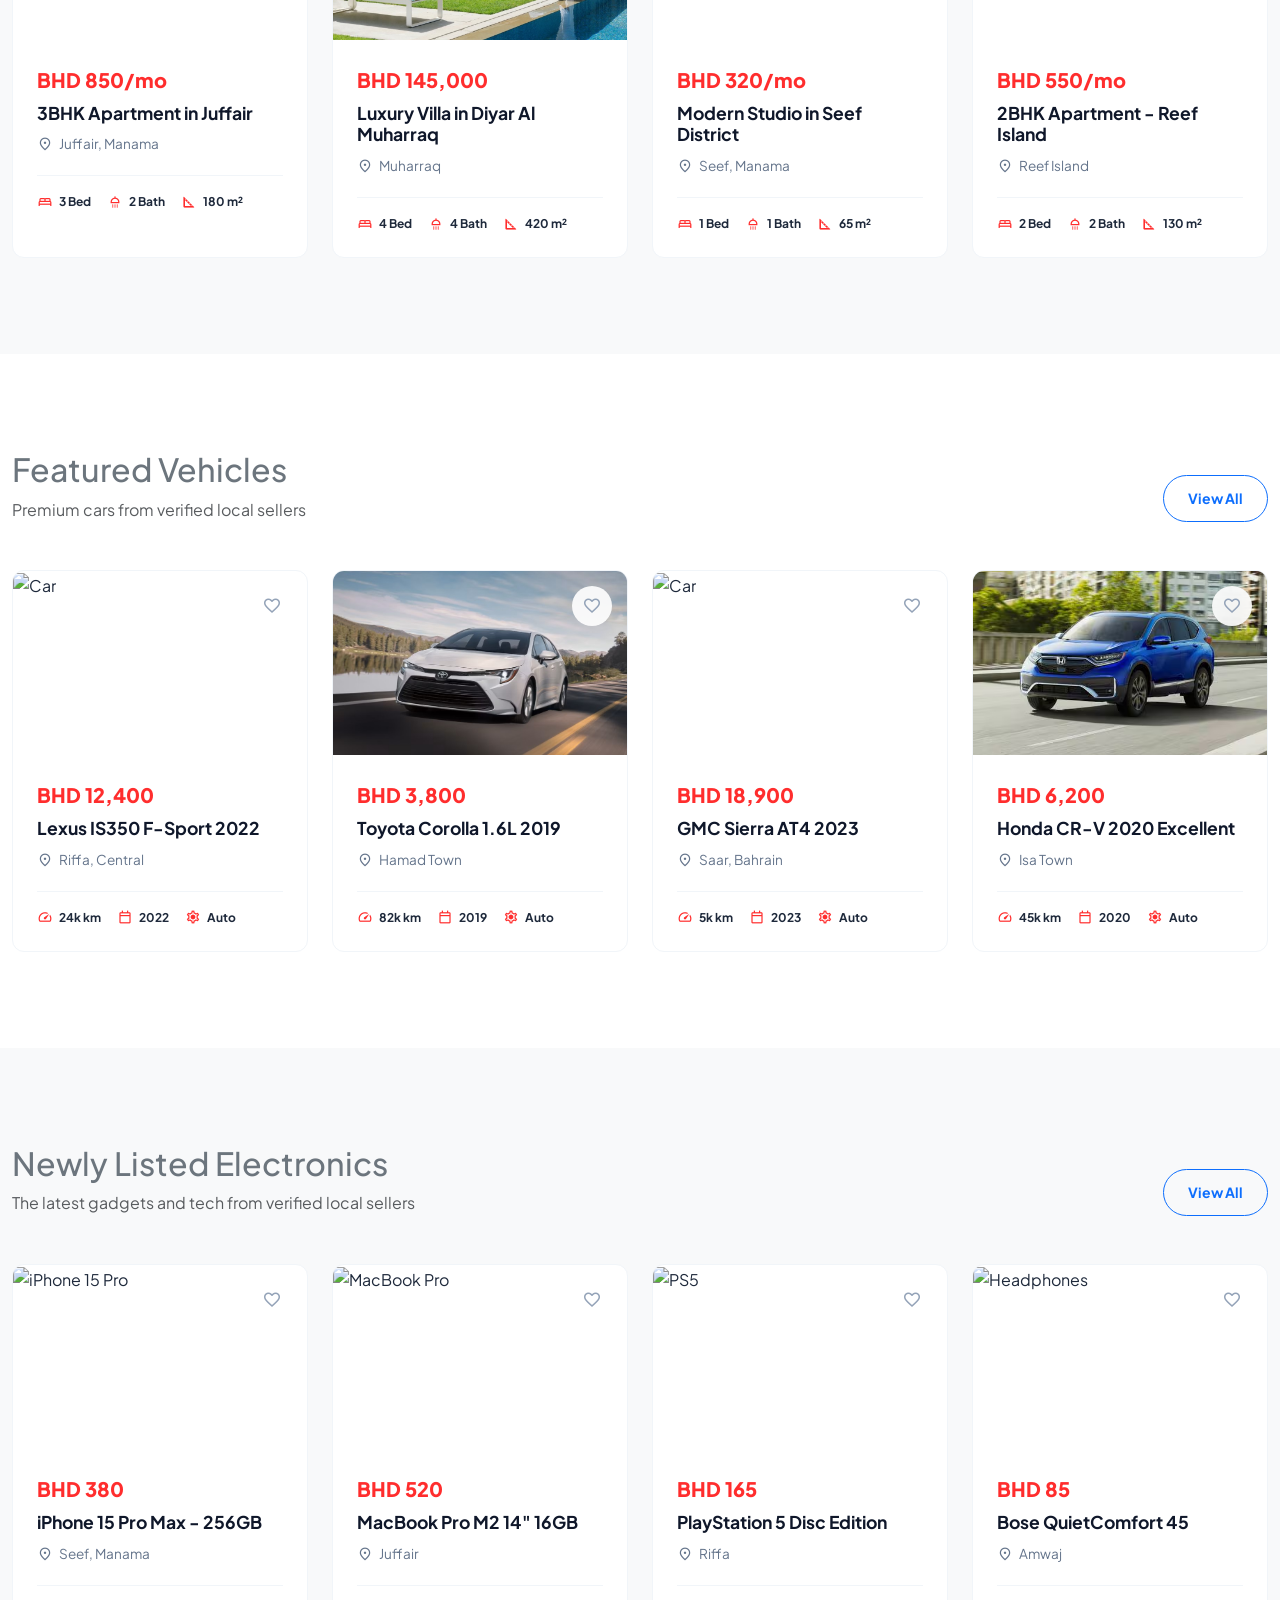
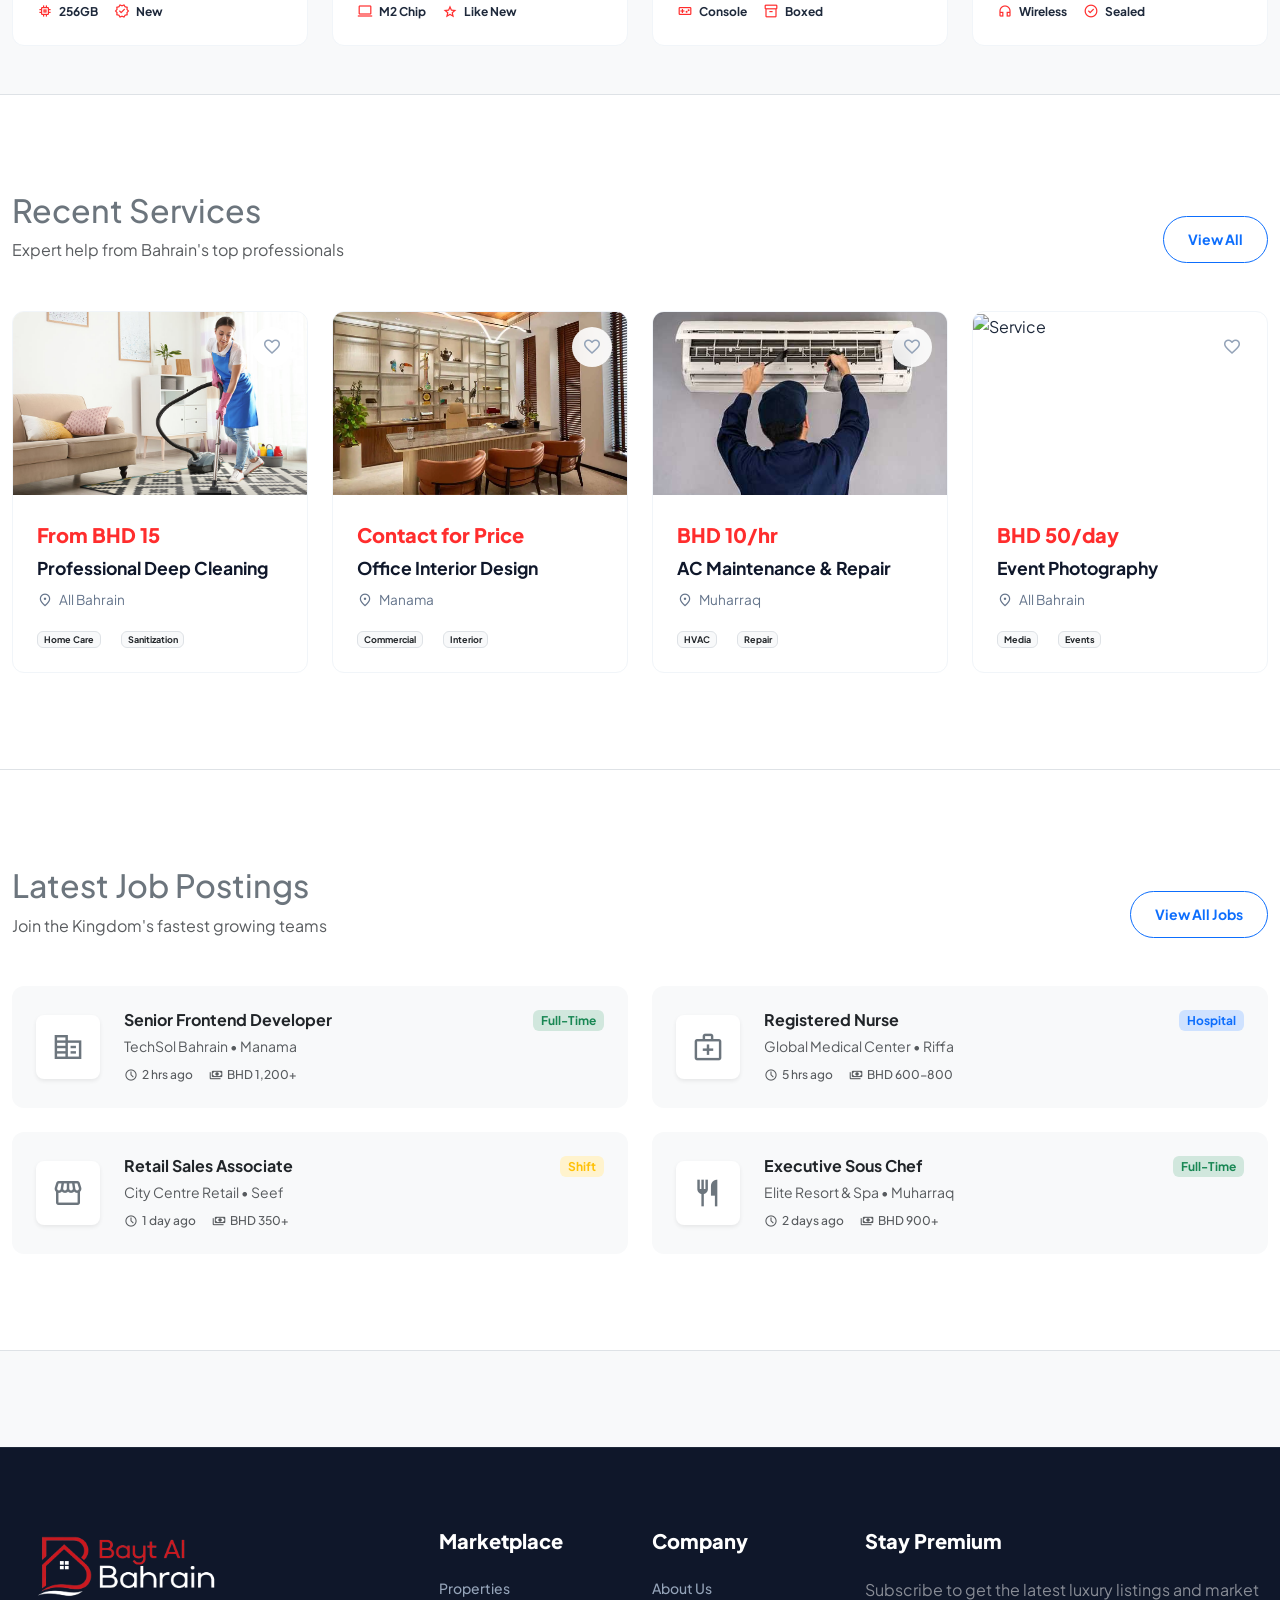
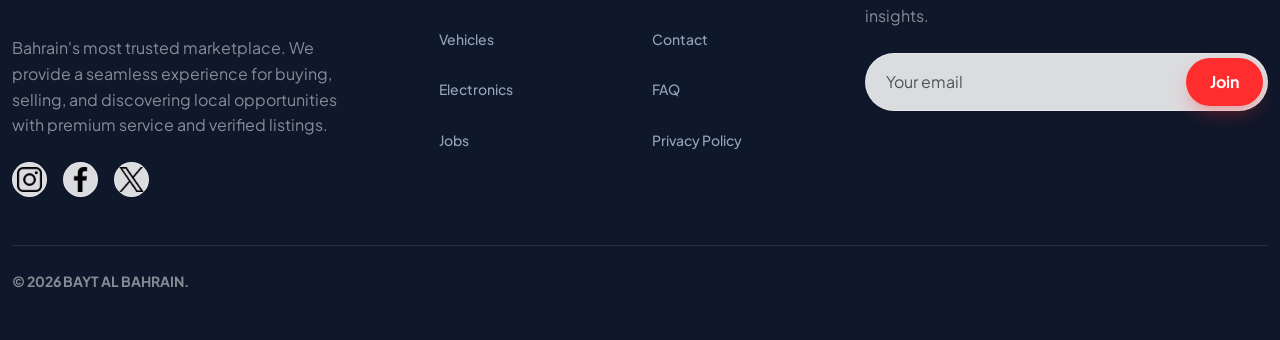
==== commit 943f5bd6: "v6" ====
--- a/index.html
+++ b/index.html
@@ -37,8 +37,9 @@
                 <!-- Right Actions -->
                 <div class="d-flex align-items-center gap-2 gap-md-4">
                     <a href="index.html" class="nav-link-premium d-none d-lg-block active">Home</a>
-                    <a href="#" class="nav-link-premium d-none d-lg-block">About</a>
-                    <a href="#" class="nav-link-premium d-none d-lg-block">FAQ</a>
+                    <a href="about.html" class="nav-link-premium d-none d-lg-block">About</a>
+                    <a href="faq.html" class="nav-link-premium d-none d-lg-block">FAQ</a>
+                    <a href="contact.html" class="nav-link-premium d-none d-lg-block">Contact</a>
 
                     <a href=""
                         class="btn btn-link nav-link-premium d-flex align-items-center gap-1 p-0 text-decoration-none">
@@ -97,10 +98,10 @@
                             <select class="search-field-modern">
                                 <option>All Categories</option>
                                 <option>Properties</option>
-                                <option>Motors</option>
+                                <option>Vehicles</option>
+                                <option>Jobs</option>
                                 <option>Electronics</option>
                                 <option>Services</option>
-                                <option>Jobs</option>
                             </select>
                         </div>
                         <!-- Search Button -->
@@ -234,8 +235,6 @@
                 </div>
             </div>
         </section>
-        </div>
-        </section>
 
         <!-- Recent Property Listings -->
         <section class="py-5 bg-light">
@@ -879,10 +878,10 @@
                 <div class="col-lg-2 col-md-4">
                     <h5 class="text-white fw-800 mb-4 mt-4">Company</h5>
                     <ul class="list-unstyled d-flex flex-column gap-3">
-                        <li><a href="#" class="footer-link">About Us</a></li>
-                        <li><a href="#" class="footer-link">Contact</a></li>
-                        <li><a href="#" class="footer-link">Terms</a></li>
-                        <li><a href="#" class="footer-link">Privacy</a></li>
+                        <li><a href="about.html" class="footer-link">About Us</a></li>
+                        <li><a href="contact.html" class="footer-link">Contact</a></li>
+                        <li><a href="faq.html" class="footer-link">FAQ</a></li>
+                        <li><a href="#" class="footer-link">Privacy Policy</a></li>
                     </ul>
                 </div>
 
@@ -902,11 +901,11 @@
             <div
                 class="border-top border-white border-opacity-10 pt-4 d-flex flex-column flex-md-row justify-content-between align-items-center gap-3">
                 <p class="mb-0 text-white opacity-50 small fw-bold text-uppercase tracking-widest">© 2026 Bayt Al
-                    Bahrain. Crafted for Excellence.</p>
-                <div class="d-flex gap-4 small fw-bold text-uppercase tracking-widest">
+                    Bahrain.</p>
+                <!-- <div class="d-flex gap-4 small fw-bold text-uppercase tracking-widest">
                     <a href="#" class="text-white opacity-50 text-decoration-none hover-white">Support</a>
                     <a href="#" class="text-white opacity-50 text-decoration-none hover-white">API</a>
-                </div>
+                </div> -->
             </div>
         </div>
     </footer>
--- a/assets/css/style.css
+++ b/assets/css/style.css
@@ -1,7 +1,3 @@
-/* 
-   Bayt Al Bahrain - Main Stylesheet 
-   Version: 1.0
-*/
 
 :root {
   /* Colors - Premium Midnight & Crimson Palette */
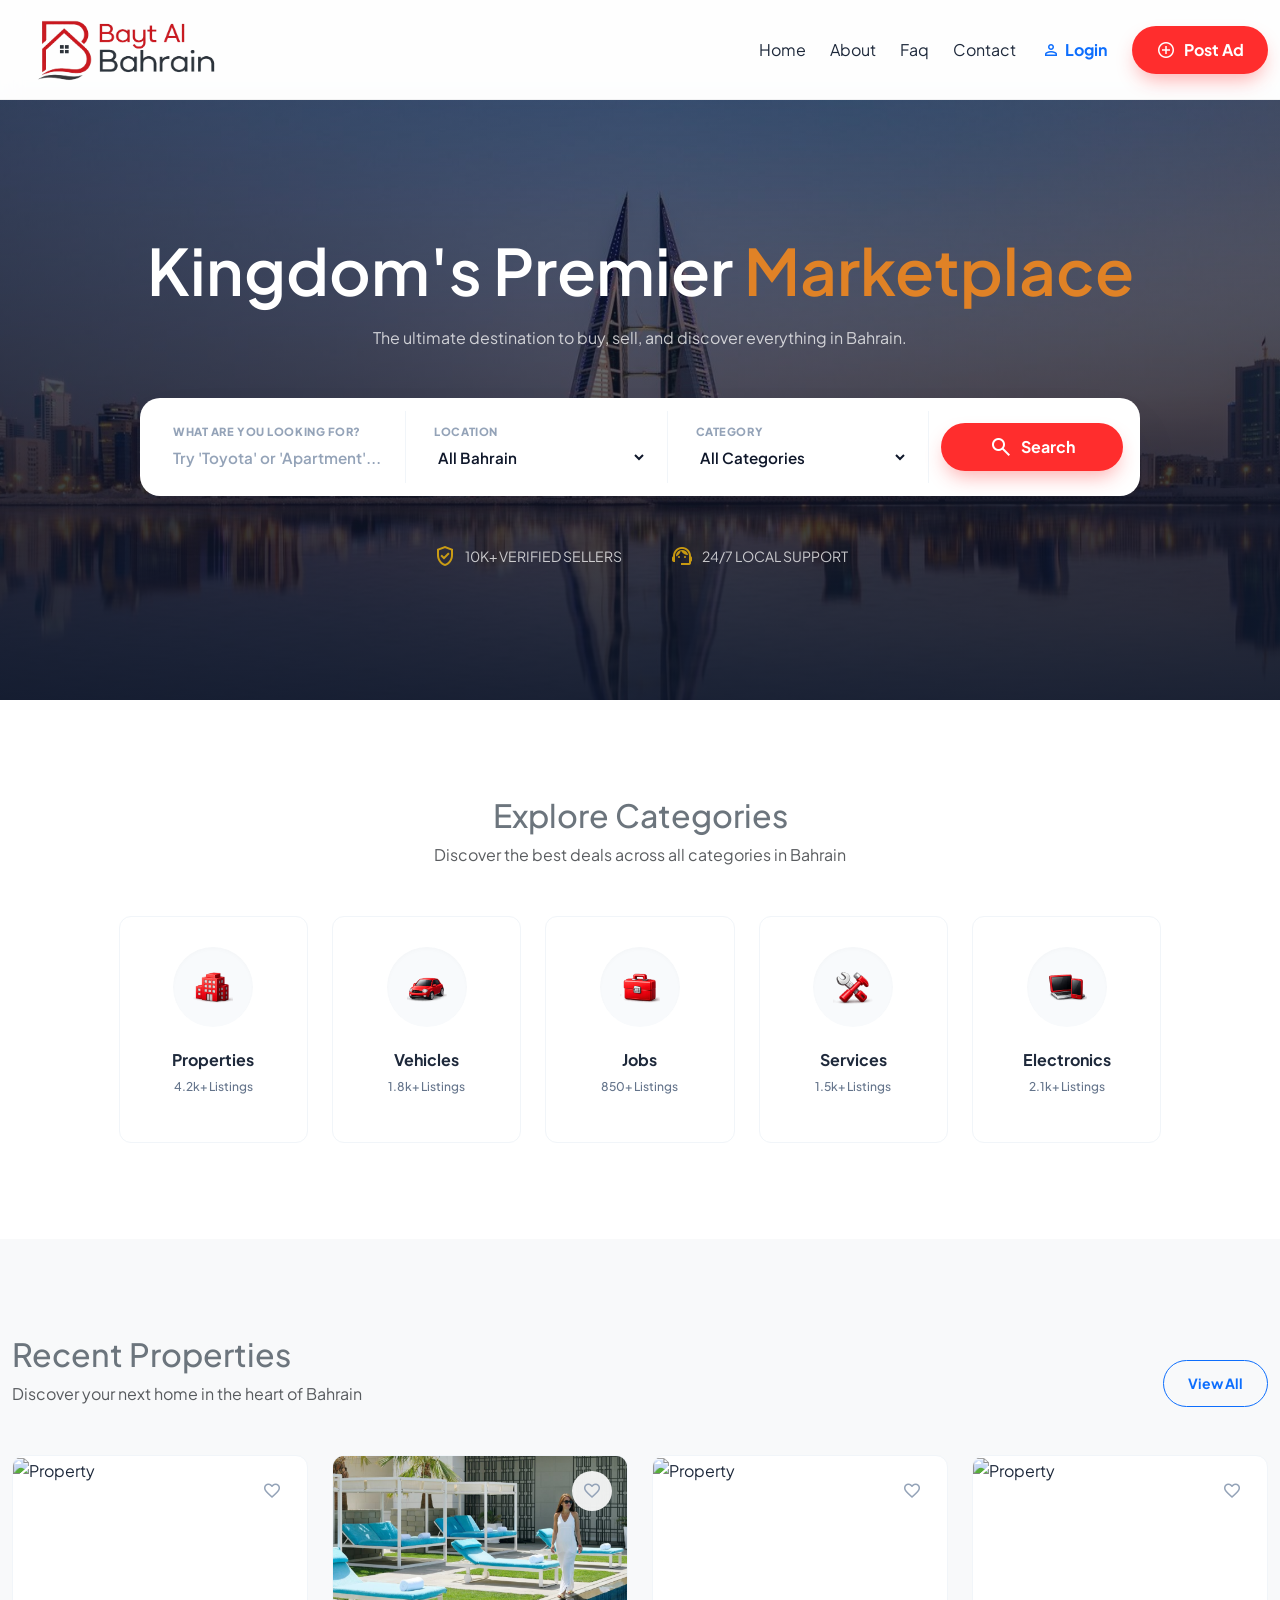
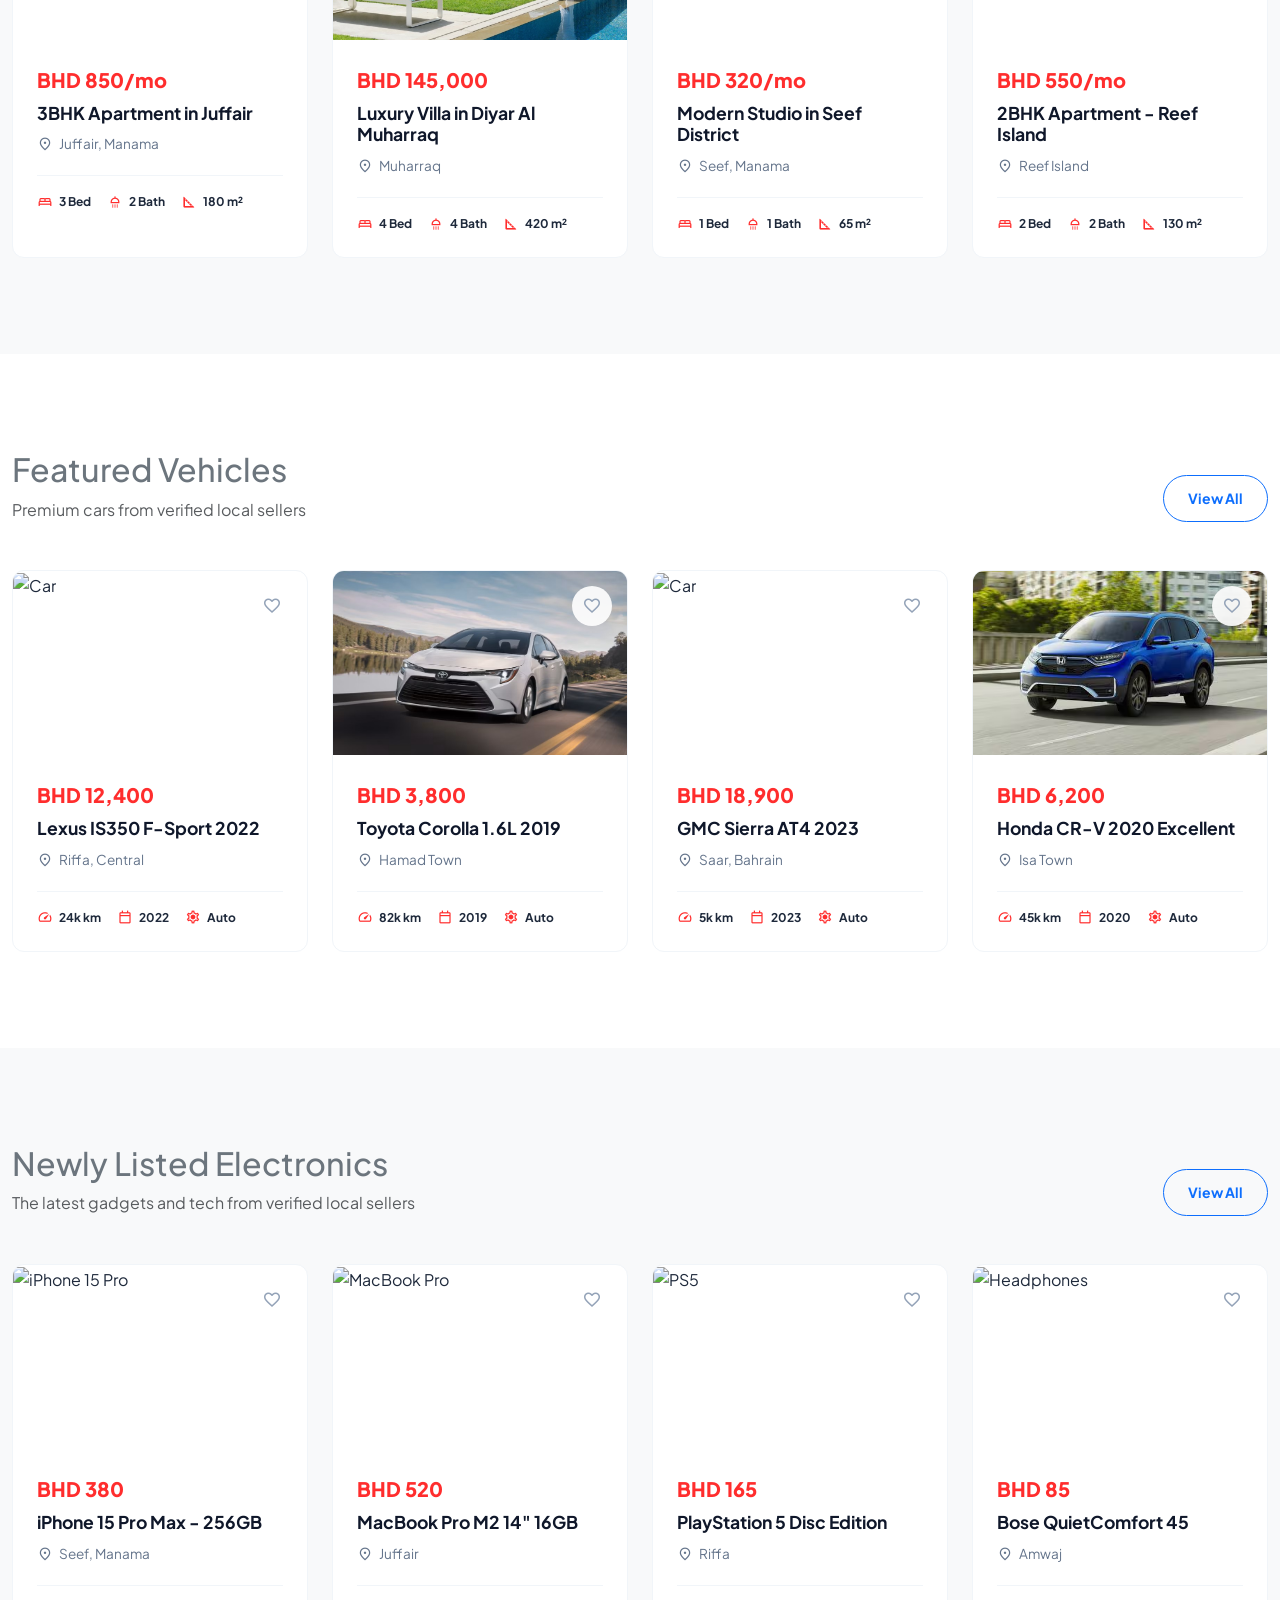
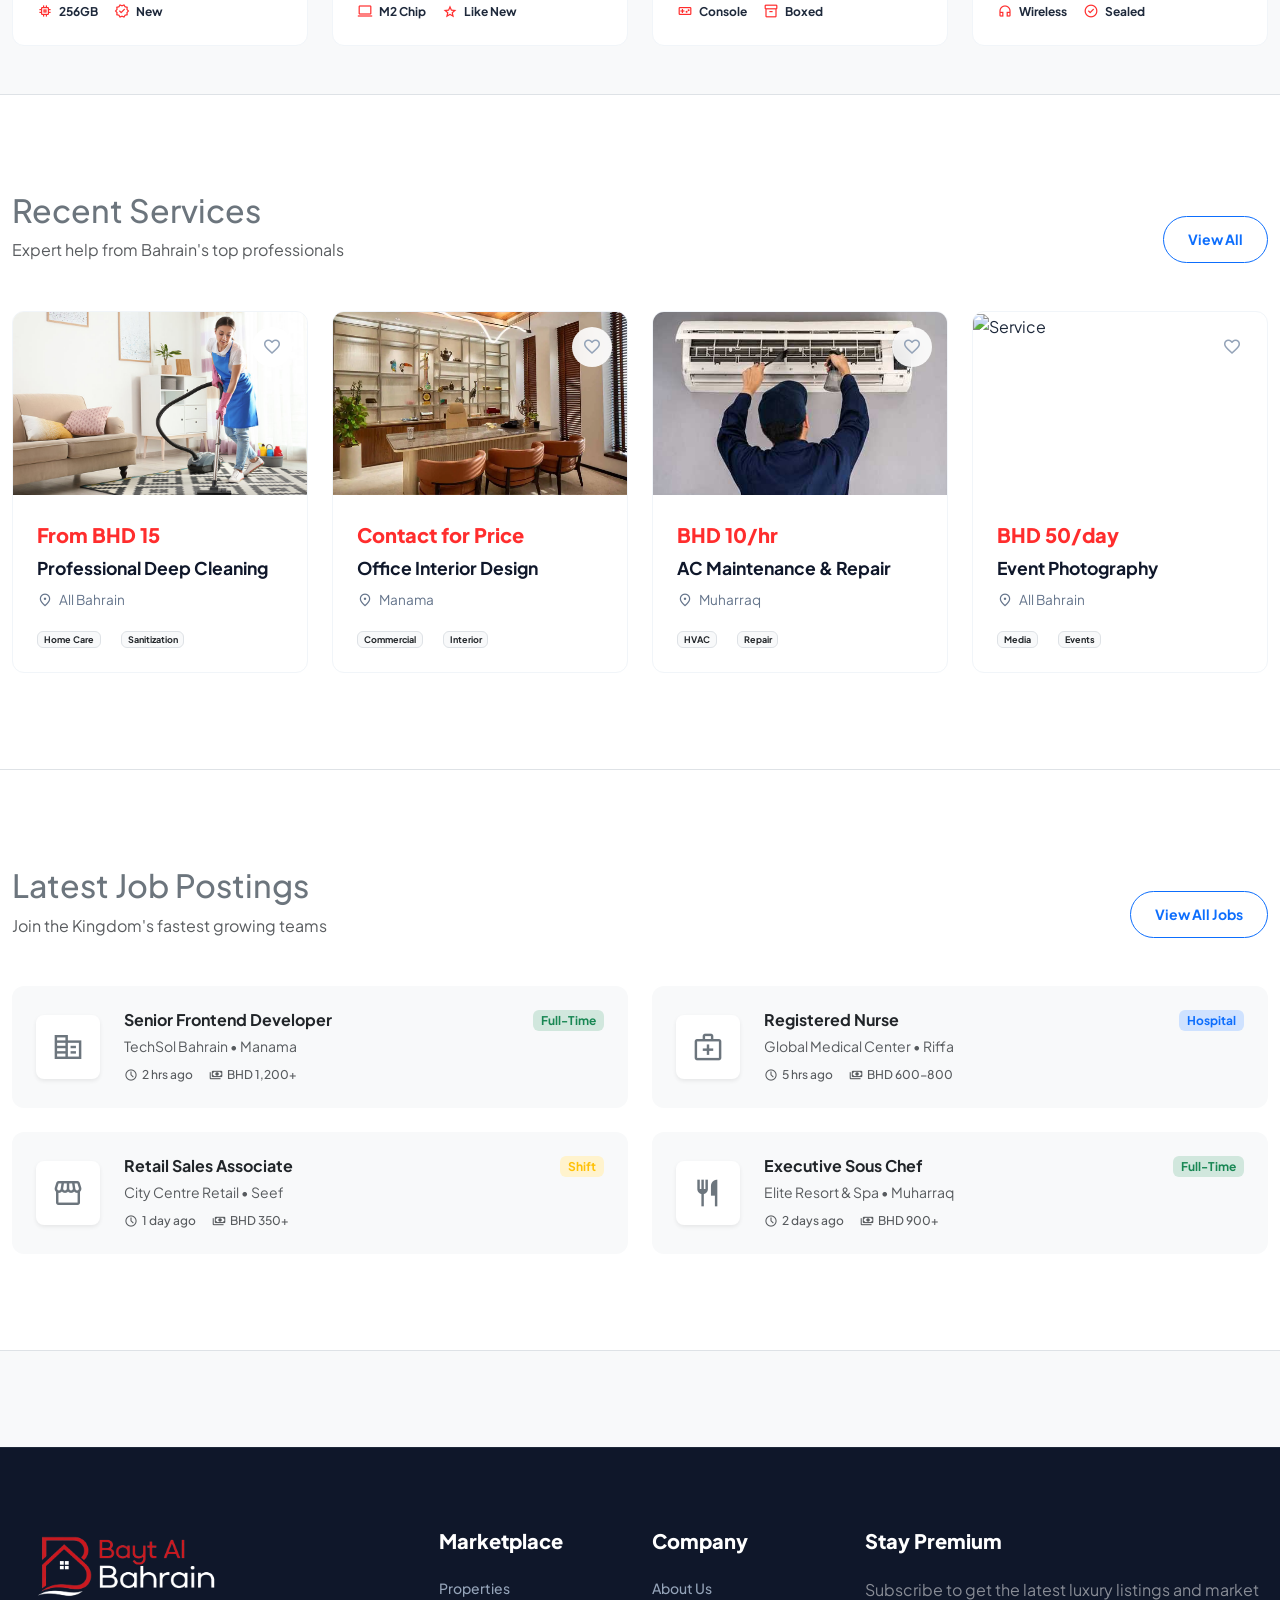
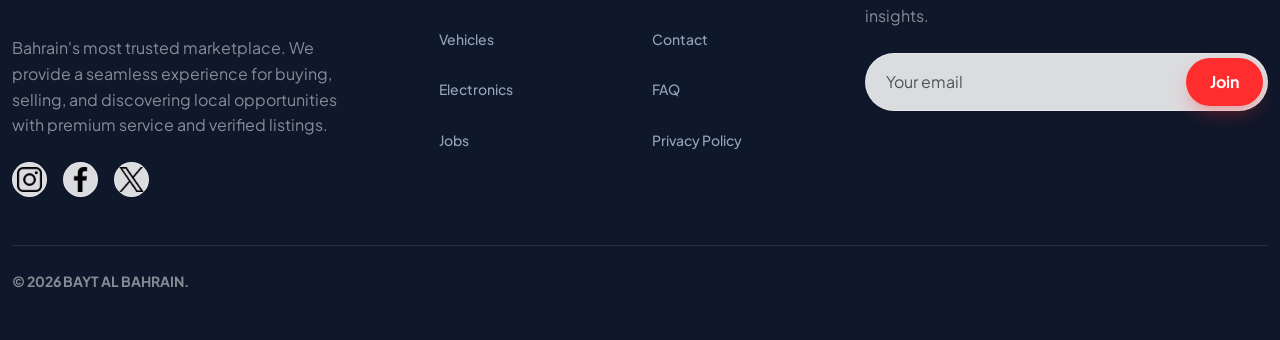
==== commit 71563bd1: "v6" ====
--- a/index.html
+++ b/index.html
@@ -38,7 +38,7 @@
                 <div class="d-flex align-items-center gap-2 gap-md-4">
                     <a href="index.html" class="nav-link-premium d-none d-lg-block active">Home</a>
                     <a href="about.html" class="nav-link-premium d-none d-lg-block">About</a>
-                    <a href="faq.html" class="nav-link-premium d-none d-lg-block">FAQ</a>
+                    <a href="faq.html" class="nav-link-premium d-none d-lg-block">Faq</a>
                     <a href="contact.html" class="nav-link-premium d-none d-lg-block">Contact</a>
 
                     <a href=""
